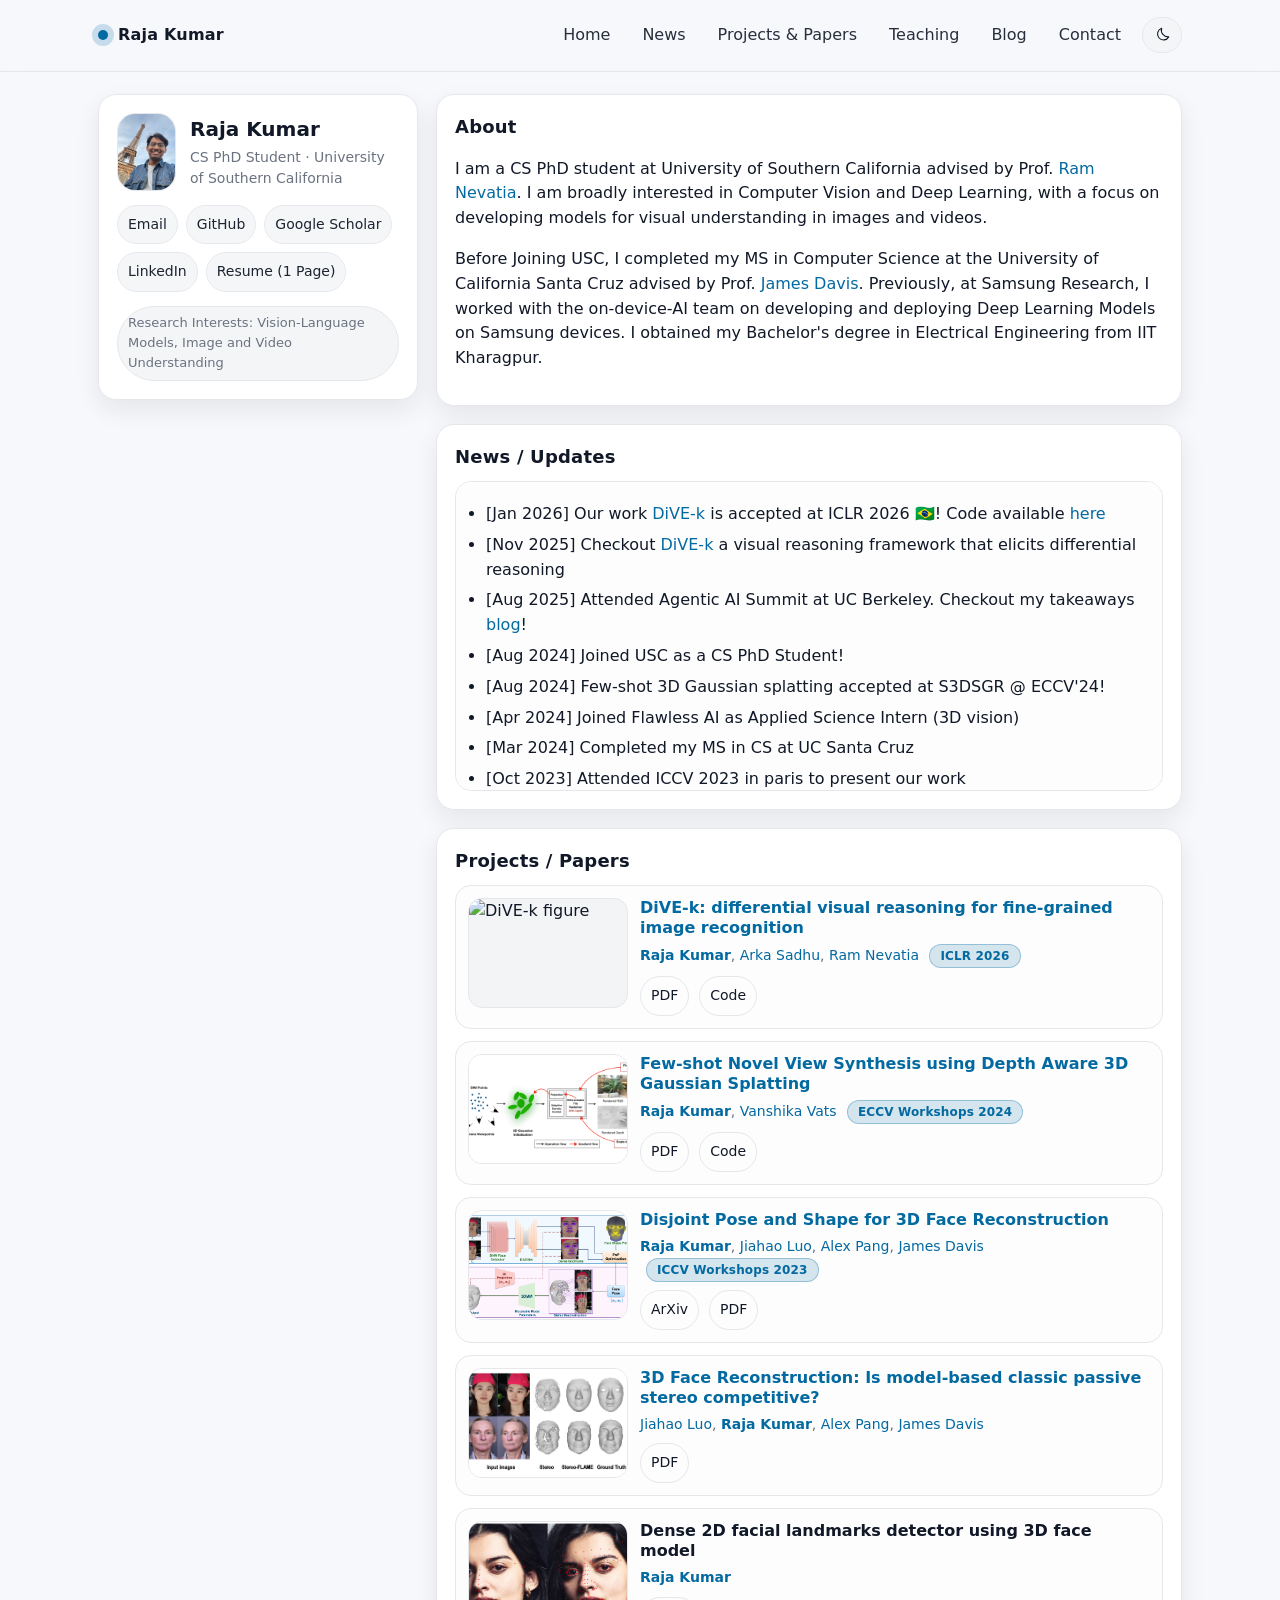
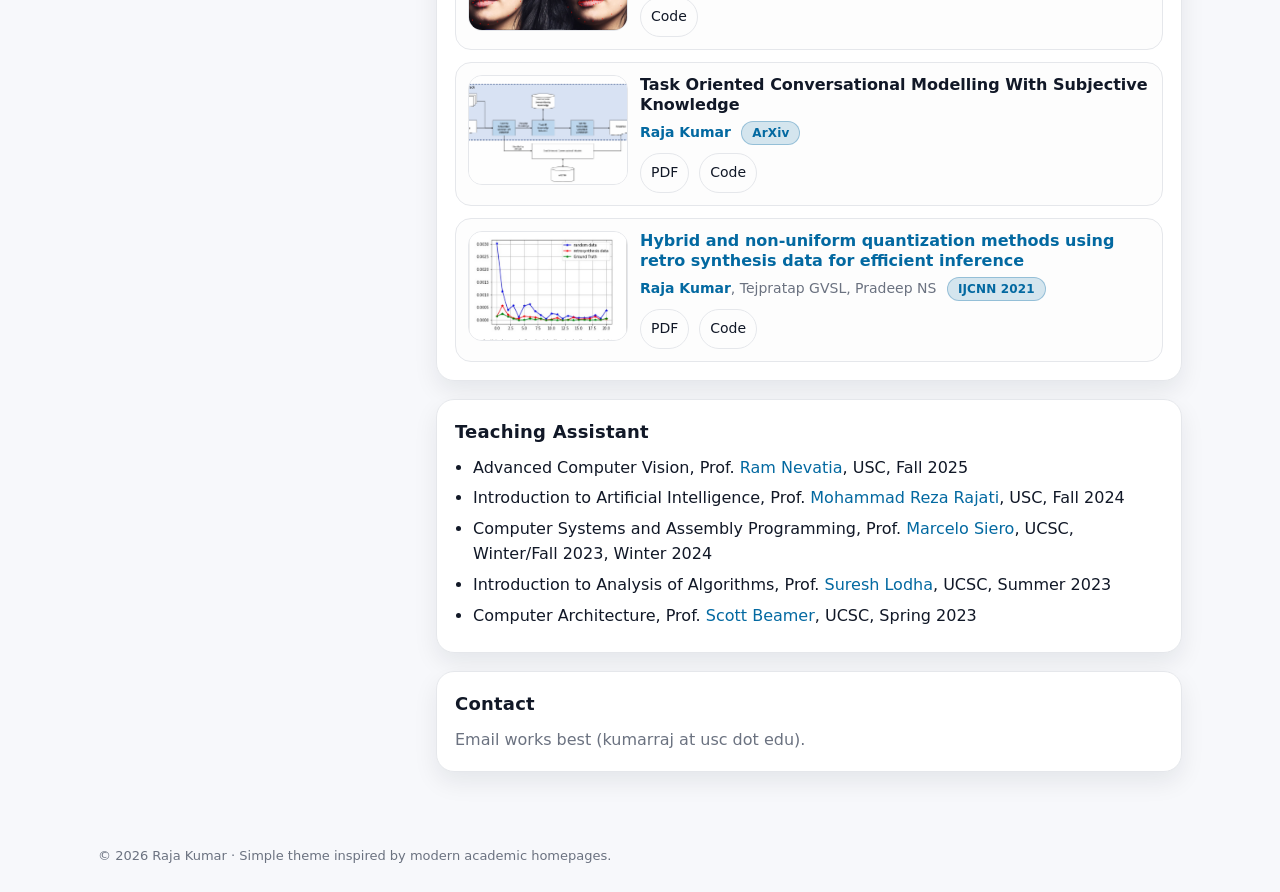
==== index.html @ c04e5053 "ICLR update" ====
<!-- Save as: index.html -->
<!doctype html>
<html lang="en">
<head>
  <meta charset="utf-8" />
  <meta name="viewport" content="width=device-width,initial-scale=1" />
  <title>Raja Kumar</title>
  <meta name="description" content="Raja Kumar — Computer Vision & Deep Learning" />
  <style>
    :root{
      --bg:#f7f8fb; --panel:#ffffff; --text:#111827; --muted:#6b7280;
      --line:#e5e7eb; --link:#0369a1; --chip:#f3f4f6;
      --shadow:0 10px 25px rgba(17,24,39,.08);
      --radius: 18px; --max: 1120px;
    }
    :root[data-theme="dark"]{
      --bg:#0b0d10; --panel:#0f1217; --text:#e9eef5; --muted:#aab6c5;
      --line:#1f2631; --link:#7dd3fc; --chip:#141a22;
      --shadow: 0 8px 28px rgba(0,0,0,.35);
    }
    *{box-sizing:border-box}
    html{scroll-behavior:smooth}
    body{margin:0;font:16px/1.55 ui-sans-serif,system-ui,-apple-system,Segoe UI,Roboto,Helvetica,Arial,"Apple Color Emoji","Segoe UI Emoji";background:var(--bg);color:var(--text)}
    a{color:var(--link);text-decoration:none}
    a:hover{text-decoration:underline}

    /* News: single list that scrolls only after > 10 items */
.news-list{
  margin-top: 10px;
  border: 1px solid var(--line);
  border-radius: 16px;
  background: color-mix(in oklab, var(--panel) 80%, var(--chip));
  padding: 10px 12px;
}

/* Applied only when JS detects > 10 items */
.news-list.is-scroll{
  overflow: auto;
}


    .topbar{position:sticky;top:0;z-index:50;backdrop-filter:blur(10px);background:color-mix(in oklab, var(--bg) 78%, transparent);border-bottom:1px solid var(--line)}
    .topbar-inner{max-width:var(--max);margin:0 auto;padding:14px 18px;display:flex;align-items:center;gap:14px}
    .top-actions{display:flex;align-items:center;gap:10px;margin-left:auto}
    .brand{display:flex;align-items:center;gap:10px;font-weight:700;letter-spacing:.2px;white-space:nowrap}
    .dot{width:10px;height:10px;border-radius:999px;background:var(--link);box-shadow:0 0 0 6px color-mix(in oklab, var(--link) 20%, transparent)}
    nav{display:flex;flex-wrap:wrap;gap:10px;justify-content:flex-end}
    nav a{padding:8px 10px;border-radius:999px;background:transparent;border:1px solid transparent;color:var(--text);opacity:.9}
    nav a:hover{text-decoration:none;border-color:var(--line);background:color-mix(in oklab, var(--chip) 70%, transparent)}
    .theme-toggle{padding:8px 10px;border-radius:999px;border:1px solid var(--line);background:color-mix(in oklab, var(--chip) 70%, transparent);color:var(--text);cursor:pointer;font-size:14px;display:inline-flex;align-items:center;justify-content:center;line-height:1}
    .theme-toggle svg{width:18px;height:18px;display:block}
    .theme-toggle:hover{background:color-mix(in oklab, var(--chip) 50%, transparent)}

    .wrap{max-width:var(--max);margin:0 auto;padding:22px 18px 56px;display:grid;grid-template-columns:320px 1fr;gap:18px}
    @media (max-width:920px){.wrap{grid-template-columns:1fr}}

    .card{background:var(--panel);border:1px solid var(--line);border-radius:var(--radius);box-shadow:var(--shadow)}
    .sidebar{position:sticky;top:78px;align-self:start;padding:18px}
    @media (max-width:920px){.sidebar{position:relative;top:auto}}

    .profile{display:flex;gap:14px;align-items:center}
    .avatar{width:78px;height:78px;border-radius:18px;border:1px solid var(--line);object-fit:cover;background:var(--chip)}
    .name{font-size:20px;font-weight:800;margin:0}
    .role{margin:2px 0 0;color:var(--muted);font-size:14px}

    .quicklinks{margin-top:14px;display:flex;flex-wrap:wrap;gap:8px}
    .chip{display:inline-flex;align-items:center;gap:8px;padding:8px 10px;border-radius:999px;border:1px solid var(--line);background:color-mix(in oklab, var(--chip) 85%, transparent);color:var(--text);font-size:14px;opacity:.95}
    .chip:hover{text-decoration:none;opacity:1}

    .section{padding:18px;margin-bottom:18px}
    .section h2{margin:0 0 10px;font-size:18px;letter-spacing:.2px}
    .muted{color:var(--muted)}
    .list{margin:10px 0 0;padding-left:18px}
    .list li{margin:6px 0}

    /* NEW: scrollable news list */
    .news-box{
      margin-top:10px;
      border:1px solid var(--line);
      border-radius:16px;
      background: color-mix(in oklab, var(--panel) 80%, var(--chip));
      padding:10px 12px;
    }
    .news-scroll{
      max-height: 240px;           /* adjust height as you like */
      overflow:auto;
      padding-right: 8px;          /* room for scrollbar */
    }
    .divider{
      height:1px;
      background:var(--line);
      margin:10px 0;
    }
    .subhead{
      margin:0 0 8px;
      font-size:13px;
      color:var(--muted);
      letter-spacing:.2px;
      text-transform:uppercase;
    }

    .grid{display:grid;grid-template-columns:1fr;gap:12px;margin-top:10px}
    .pub{display:grid;grid-template-columns:160px 1fr;gap:12px;padding:12px;border:1px solid var(--line);border-radius:16px;background:color-mix(in oklab, var(--panel) 80%, var(--chip))}
    @media (max-width:620px){.pub{grid-template-columns:1fr}}
    .thumb{width:100%;height:110px;border-radius:14px;border:1px solid var(--line);object-fit:cover;background:var(--chip)}
    .pub h3{margin:0 0 6px;font-size:16px;line-height:1.25}
    .meta{margin:0;color:var(--muted);font-size:14px}
    .actions{margin-top:8px;display:flex;flex-wrap:wrap;gap:10px}
    .btn{display:inline-flex;align-items:center;justify-content:center;padding:8px 10px;border-radius:999px;border:1px solid var(--line);background:transparent;color:var(--text);font-size:14px}
    .btn:hover{text-decoration:none;background:color-mix(in oklab, var(--chip) 70%, transparent)}

    footer{max-width:var(--max);margin:0 auto;padding:0 18px 26px;color:var(--muted);font-size:13px}
    .kicker{display:inline-flex;gap:8px;align-items:center;padding:6px 10px;border-radius:999px;border:1px solid var(--line);background:color-mix(in oklab, var(--chip) 85%, transparent);color:var(--muted);font-size:13px}
    .conf {
    display: inline-block;
    margin-left: 6px;
    padding: 3px 8px;
    border-radius: 999px;
    font-size: 12px;
    font-weight: 600;
    letter-spacing: 0.2px;
    background: color-mix(in oklab, var(--link) 18%, transparent);
    color: var(--link);
    border: 1px solid color-mix(in oklab, var(--link) 35%, transparent);
    vertical-align: middle;
  }
  .conf-tag{
    display:inline-flex;
    align-items:center;
    gap:6px;
    padding:4px 10px;
    border-radius:999px;
    background:color-mix(in oklab, var(--link) 16%, transparent);
    color:var(--link);
    border:1px solid color-mix(in oklab, var(--link) 30%, transparent);
    font-size:12px;
    font-weight:600;
    letter-spacing:.15px;
    line-height:1.2;
  }
  .meta .conf-tag{margin-left:6px}
  .me{font-weight:800;color:var(--link)}

  </style>
</head>

<body>
  <header class="topbar">
    <div class="topbar-inner">
      <div class="brand">
        <span class="dot" aria-hidden="true"></span>
        <span>Raja Kumar</span>
      </div>

      <div class="top-actions">
        <!-- Top nav: no search, no Publication List; NEW: Blog link opens new page -->
        <nav aria-label="Primary">
          <a href="#about">Home</a>
          <a href="#news">News</a>
          <a href="#projects">Projects & Papers</a>
          <a href="#teaching">Teaching</a>
          <a href="blog.html" target="_blank" rel="noreferrer">Blog</a>
          <a href="#contact">Contact</a>
        </nav>
        <button class="theme-toggle" id="theme-toggle" type="button" aria-pressed="false" aria-label="Switch to dark mode">
          <svg xmlns="http://www.w3.org/2000/svg" viewBox="0 0 24 24" fill="none" stroke="currentColor" stroke-width="1.5" stroke-linecap="round" stroke-linejoin="round" aria-hidden="true">
            <path d="M21 14.5A9 9 0 0 1 11.5 3 8 8 0 1 0 21 14.5Z"/>
          </svg>
        </button>
      </div>
    </div>
  </header>

  <main class="wrap">
    <!-- Sidebar -->
    <aside class="card sidebar" aria-label="Profile">
      <div class="profile">
        <img class="avatar" src="https://raja-kumar.github.io/images/raja_paris.jpg" alt="Profile photo" />
        <div>
          <p class="name">Raja Kumar</p>
          <p class="role">CS PhD Student · University of Southern California</p>
        </div>
      </div>

      <div class="quicklinks" aria-label="Links">
        <a class="chip" href="mailto:rajasanwir.iitkgp@gmail.com">Email</a>
        <a class="chip" href="https://github.com/raja-kumar" target="_blank" rel="noreferrer">GitHub</a>
        <a class="chip" href="https://scholar.google.com/citations?user=wlU2x_kAAAAJ&hl=en" target="_blank" rel="noreferrer">Google Scholar</a>
        <a class="chip" href="https://www.linkedin.com/in/raja-kumar-58971010a/" target="_blank" rel="noreferrer">LinkedIn</a>
        <a class="chip" href="https://github.com/raja-kumar/raja-kumar.github.io/tree/master/images/resume.pdf" target="_blank" rel="noreferrer">Resume (1 Page)</a>
      </div>

      <div style="margin-top:14px">
        <span class="kicker">Research Interests: Vision-Language Models, Image and Video Understanding</span>
      </div>
    </aside>

    <!-- Content -->
    <section>
      <div id="about" class="card section">
        <h2>About</h2>
        <p>
          I am a CS PhD student at University of Southern California advised by Prof.
          <a href="https://sites.usc.edu/iris-cvlab/professor-ram-nevatia/" target="_blank" rel="noreferrer">Ram Nevatia</a>.
          I am broadly interested in Computer Vision and Deep Learning, with a focus on developing models for visual
          understanding in images and videos.
        </p>
        <p>
          Before Joining USC, I completed my MS in Computer Science at the University of California Santa Cruz advised by
          Prof. <a href="https://users.soe.ucsc.edu/~davis/" target="_blank" rel="noreferrer">James Davis</a>. Previously,
          at Samsung Research, I worked with the on-device-AI team on developing and deploying Deep Learning Models on
          Samsung devices. I obtained my Bachelor's degree in Electrical Engineering from IIT Kharagpur.
        </p>
      </div>

      <!-- UPDATED: News shows 10 most recent at top; older items are scrollable -->
      <div id="news" class="card section">
        <h2>News / Updates</h2>
      
        <!-- One list: becomes scrollable only if it has > 10 items -->
        <div class="news-list" id="news-wrap">
          <ul class="list" id="news-list">
            <li> [Jan 2026] Our work <a href="https://arxiv.org/abs/2511.18305v1" target="_blank" rel="noreferrer">
              DiVE-k </a> is accepted at ICLR 2026 🇧🇷! Code available <a href="https://github.com/raja-kumar/DiVE-k" target="_blank" rel="noreferrer">
              here </a> </li>
            <li>[Nov 2025] Checkout <a href="https://arxiv.org/abs/2511.18305v1" target="_blank" rel="noreferrer">
              DiVE-k </a> a visual reasoning framework that elicits differential reasoning</li>
            <li>[Aug 2025] Attended Agentic AI Summit at UC Berkeley. Checkout my takeaways <a href="posts/Berkley_AI_summit.html" target="_blank" rel="noreferrer">blog</a>!</li>
            <li>[Aug 2024] Joined USC as a CS PhD Student!</li>
            <li>[Aug 2024] Few-shot 3D Gaussian splatting accepted at S3DSGR @ ECCV'24!</li>
            <li>[Apr 2024] Joined Flawless AI as Applied Science Intern (3D vision)</li>
            <li>[Mar 2024] Completed my MS in CS at UC Santa Cruz</li>
            <li>[Oct 2023] Attended ICCV 2023 in paris to present our work</li>
            <li>[Aug 2023] Paper on 3D face reconstruction accepted at ICCV Workshops 2023</li>
            <li>[Sep 2022] Joined UCSC as CSE Master's student (Fall 2022)</li>
            <li>[Mar 2022] Joined Silverlabs recommendation team as an ML Engineer</li>
            <li>[Apr 2021] Paper on quantization accepted by IJCNN 2021</li>
            <li>[Jun 2019] Joined Samsung Research on-device-AI team as an ML Engineer</li>
            <!-- add more <li>...</li> items; scrolling will automatically kick in after 10 -->
          </ul>
        </div>
      </div>
      

      <div id="projects" class="card section">
        <h2>Projects / Papers</h2>
      
        <div class="grid">
          <article class="pub">
            <img class="thumb" src="https://raja-kumar.github.io/images/figure1.jpg" alt="DiVE-k figure" />
            <div>
              <h3>
                <a href="https://arxiv.org/abs/2511.18305v1" target="_blank" rel="noreferrer">
                  DiVE-k: differential visual reasoning for fine-grained image recognition
                </a>
              </h3>
              <p class="meta">
                <span class="me">Raja Kumar</span>, <a href="https://theshadow29.github.io/" target="_blank" rel="noreferrer">Arka Sadhu</a>, <a href="https://scholar.google.com/citations?user=wlU2x_kAAAAJ&hl=en target="_blank" rel="noreferrer">Ram Nevatia</a> <span class="conf-tag">ICLR 2026</span>
              </p>
              <div class="actions">
                <a class="btn" href="https://arxiv.org/abs/2511.18305v1" target="_blank" rel="noreferrer">PDF</a>
                <a class="btn" href="https://github.com/raja-kumar/DiVE-k" target="_blank" rel="noreferrer">Code</a>
              </div>
            </div>
          </article>

          <article class="pub">
            <img class="thumb" src="https://raja-kumar.github.io/images/eccvw.png" alt="Project figure: ECCV workshops 2024" />
            <div>
              <h3>
                <a href="https://arxiv.org/abs/2410.11080" target="_blank" rel="noreferrer">
                  Few-shot Novel View Synthesis using Depth Aware 3D Gaussian Splatting
                </a>
              </h3>
              <p class="meta">
                <span class="me">Raja Kumar</span>, <a href="https://www.vanshikavats.com" target="_blank" rel="noreferrer">Vanshika Vats</a> <span class="conf-tag">ECCV Workshops 2024</span>
              </p>
              <div class="actions">
                <a class="btn" href="https://arxiv.org/pdf/2410.11080.pdf" target="_blank" rel="noreferrer">PDF</a>
                <a class="btn" href="https://github.com/raja-kumar/depth-aware-3DGS" target="_blank" rel="noreferrer">Code</a>
              </div>
            </div>
          </article>
      
          <article class="pub">
            <img class="thumb" src="https://raja-kumar.github.io/images/iccvw_2023.png" alt="Project figure: ICCV workshops 2023" />
            <div>
              <h3>
                <a href="https://arxiv.org/abs/2308.13903" target="_blank" rel="noreferrer">
                  Disjoint Pose and Shape for 3D Face Reconstruction
                </a>
              </h3>
              <p class="meta">
                <span class="me">Raja Kumar</span>,
                <a href="https://scholar.google.com/citations?user=2x71Xmh1U3gC&hl=en" target="_blank" rel="noreferrer">Jiahao Luo</a>,
                <a href="https://users.soe.ucsc.edu/~pang/" target="_blank" rel="noreferrer">Alex Pang</a>,
                <a href="https://users.soe.ucsc.edu/~davis/" target="_blank" rel="noreferrer">James Davis</a>
                <span class="conf-tag">ICCV Workshops 2023</span>
              </p>
              <div class="actions">
                <a class="btn" href="https://arxiv.org/abs/2308.13903" target="_blank" rel="noreferrer">ArXiv</a>
                <a class="btn" href="https://arxiv.org/pdf/2308.13903.pdf" target="_blank" rel="noreferrer">PDF</a>
              </div>
            </div>
          </article>
      
          <article class="pub">
            <img class="thumb" src="https://raja-kumar.github.io/images/stereo_flame.png" alt="Project figure: Stereo-FLAME" />
            <div>
              <h3>
                <a href="https://drive.google.com/file/d/1DF9T32-R7-FulXuatLGV779MV-s7lR75/view" target="_blank" rel="noreferrer">
                  3D Face Reconstruction: Is model-based classic passive stereo competitive?
                </a>
              </h3>
              <p class="meta">
                <a href="https://scholar.google.com/citations?user=2x71Xmh1U3gC&hl=en" target="_blank" rel="noreferrer">Jiahao Luo</a>,
                <span class="me">Raja Kumar</span>,
                <a href="https://users.soe.ucsc.edu/~pang/" target="_blank" rel="noreferrer">Alex Pang</a>,
                <a href="https://users.soe.ucsc.edu/~davis/" target="_blank" rel="noreferrer">James Davis</a>
              </p>
              <div class="actions">
                <a class="btn" href="https://drive.google.com/file/d/1DF9T32-R7-FulXuatLGV779MV-s7lR75/view" target="_blank" rel="noreferrer">PDF</a>
              </div>
            </div>
          </article>
      
          <article class="pub">
            <img class="thumb" src="https://raja-kumar.github.io/images/dense_2d.png" alt="Project figure: Dense 2D facial landmarks" />
            <div>
              <h3>Dense 2D facial landmarks detector using 3D face model</h3>
              <p class="meta"><span class="me">Raja Kumar</span></p>
              <div class="actions">
                <a class="btn" href="https://github.com/raja-kumar/dense-face-alignment" target="_blank" rel="noreferrer">Code</a>
              </div>
            </div>
          </article>
      
          <article class="pub">
            <img class="thumb" src="https://raja-kumar.github.io/images/pipeline.png" alt="Project figure: Conversational modeling pipeline" />
            <div>
              <h3>Task Oriented Conversational Modelling With Subjective Knowledge</h3>
              <p class="meta"><span class="me">Raja Kumar</span> <span class="conf-tag">ArXiv</span></p>
              <div class="actions">
                <a class="btn" href="https://arxiv.org/pdf/2303.17695.pdf" target="_blank" rel="noreferrer">PDF</a>
                <a class="btn" href="https://github.com/raja-kumar/knowledge-grounded-TODS" target="_blank" rel="noreferrer">Code</a>
              </div>
            </div>
          </article>
      
          <article class="pub">
            <img class="thumb" src="https://raja-kumar.github.io/images/ijcnn_image.png" alt="Project figure: Quantization sensitivity plot" />
            <div>
              <h3>
                <a href="https://raja-kumar.github.io/data/Publication_IJCNN2021.pdf" target="_blank" rel="noreferrer">
                  Hybrid and non-uniform quantization methods using retro synthesis data for efficient inference
                </a>
              </h3>
              <p class="meta"><span class="me">Raja Kumar</span>, Tejpratap GVSL, Pradeep NS <span class="conf-tag">IJCNN 2021</span></p>
              <div class="actions">
                <a class="btn" href="https://raja-kumar.github.io/data/Publication_IJCNN2021.pdf" target="_blank" rel="noreferrer">PDF</a>
                <a class="btn" href="https://github.com/raja-kumar/Hybrid_and_Non-uniform_quantization" target="_blank" rel="noreferrer">Code</a>
              </div>
            </div>
          </article>
      
          <!-- Optional:
          <article class="pub">
            <img class="thumb" src="https://raja-kumar.github.io/images/btp.png" alt="Project figure: Steel surface defects" />
            <div>
              <h3>Project: Automatic Classification and Localisation of Defects in Hot-Rolled Steel Surfaces</h3>
              <p class="meta">Raja Kumar</p>
            </div>
          </article>
          -->
        </div>
      </div>
      

      <div id="teaching" class="card section">
        <h2>Teaching Assistant</h2>
        <ul class="list">
          <li> Advanced Computer Vision, Prof. <a href="https://scholar.google.com/citations?user=wlU2x_kAAAAJ&hl=en" target="_blank" rel="noreferrer">Ram Nevatia</a>, USC, Fall 2025</li>
          <li>Introduction to Artificial Intelligence, Prof. <a href="https://viterbi.usc.edu/directory/faculty/Rajati/Mohammad-Reza" target="_blank" rel="noreferrer">Mohammad Reza Rajati</a>, USC, Fall 2024</li>
          <li>Computer Systems and Assembly Programming, Prof. <a href="https://californiaconsultants.org/" target="_blank" rel="noreferrer">Marcelo Siero</a>, UCSC, Winter/Fall 2023, Winter 2024</li>
          <li>Introduction to Analysis of Algorithms, Prof. <a href="https://users.soe.ucsc.edu/~lodha/" target="_blank" rel="noreferrer">Suresh Lodha</a>, UCSC, Summer 2023</li>
          <li>Computer Architecture, Prof. <a href="https://scottbeamer.net/" target="_blank" rel="noreferrer">Scott Beamer</a>, UCSC, Spring 2023</li>
        </ul>
      </div>

      <div id="contact" class="card section">
        <h2>Contact</h2>
        <p class="muted" style="margin:0">
          Email works best (kumarraj at usc dot edu).
        </p>
      </div>
    </section>
  </main>

  <footer>
    <div>© <span id="y"></span> Raja Kumar · Simple theme inspired by modern academic homepages.</div>
  </footer>

  <script>
    (function () {
      const root = document.documentElement;
      const btn = document.getElementById("theme-toggle");
      const saved = localStorage.getItem("theme");
      const defaultTheme = "light";

      const applyTheme = (theme) => {
        root.dataset.theme = theme;
        if (btn) {
          const isDark = theme === "dark";
          btn.setAttribute("aria-pressed", String(isDark));
          btn.setAttribute("aria-label", isDark ? "Switch to light mode" : "Switch to dark mode");
        }
      };

      applyTheme(saved === "dark" ? "dark" : defaultTheme);

      if (btn) {
        btn.addEventListener("click", () => {
          const next = root.dataset.theme === "dark" ? "light" : "dark";
          applyTheme(next);
          localStorage.setItem("theme", next);
        });
      }
    })();
  </script>
  <script>
    document.getElementById("y").textContent = new Date().getFullYear();
  </script>
  <script>
    (function () {
      const list = document.getElementById("news-list");
      const wrap = document.getElementById("news-wrap");
      if (!list || !wrap) return;
  
      const items = list.querySelectorAll("li");
      if (items.length <= 10) return;
  
      // compute max height = height of first 10 items (so it scrolls beyond that)
      let h = 0;
      for (let i = 0; i < 10; i++) h += items[i].offsetHeight;
  
      // include the UL's vertical padding/margins if any
      const cs = getComputedStyle(list);
      const extra = parseFloat(cs.paddingTop) + parseFloat(cs.paddingBottom)
                  + parseFloat(cs.marginTop) + parseFloat(cs.marginBottom);
  
      wrap.style.maxHeight = (h + extra) + "px";
      wrap.classList.add("is-scroll");
    })();
  </script>
  
</body>
</html>
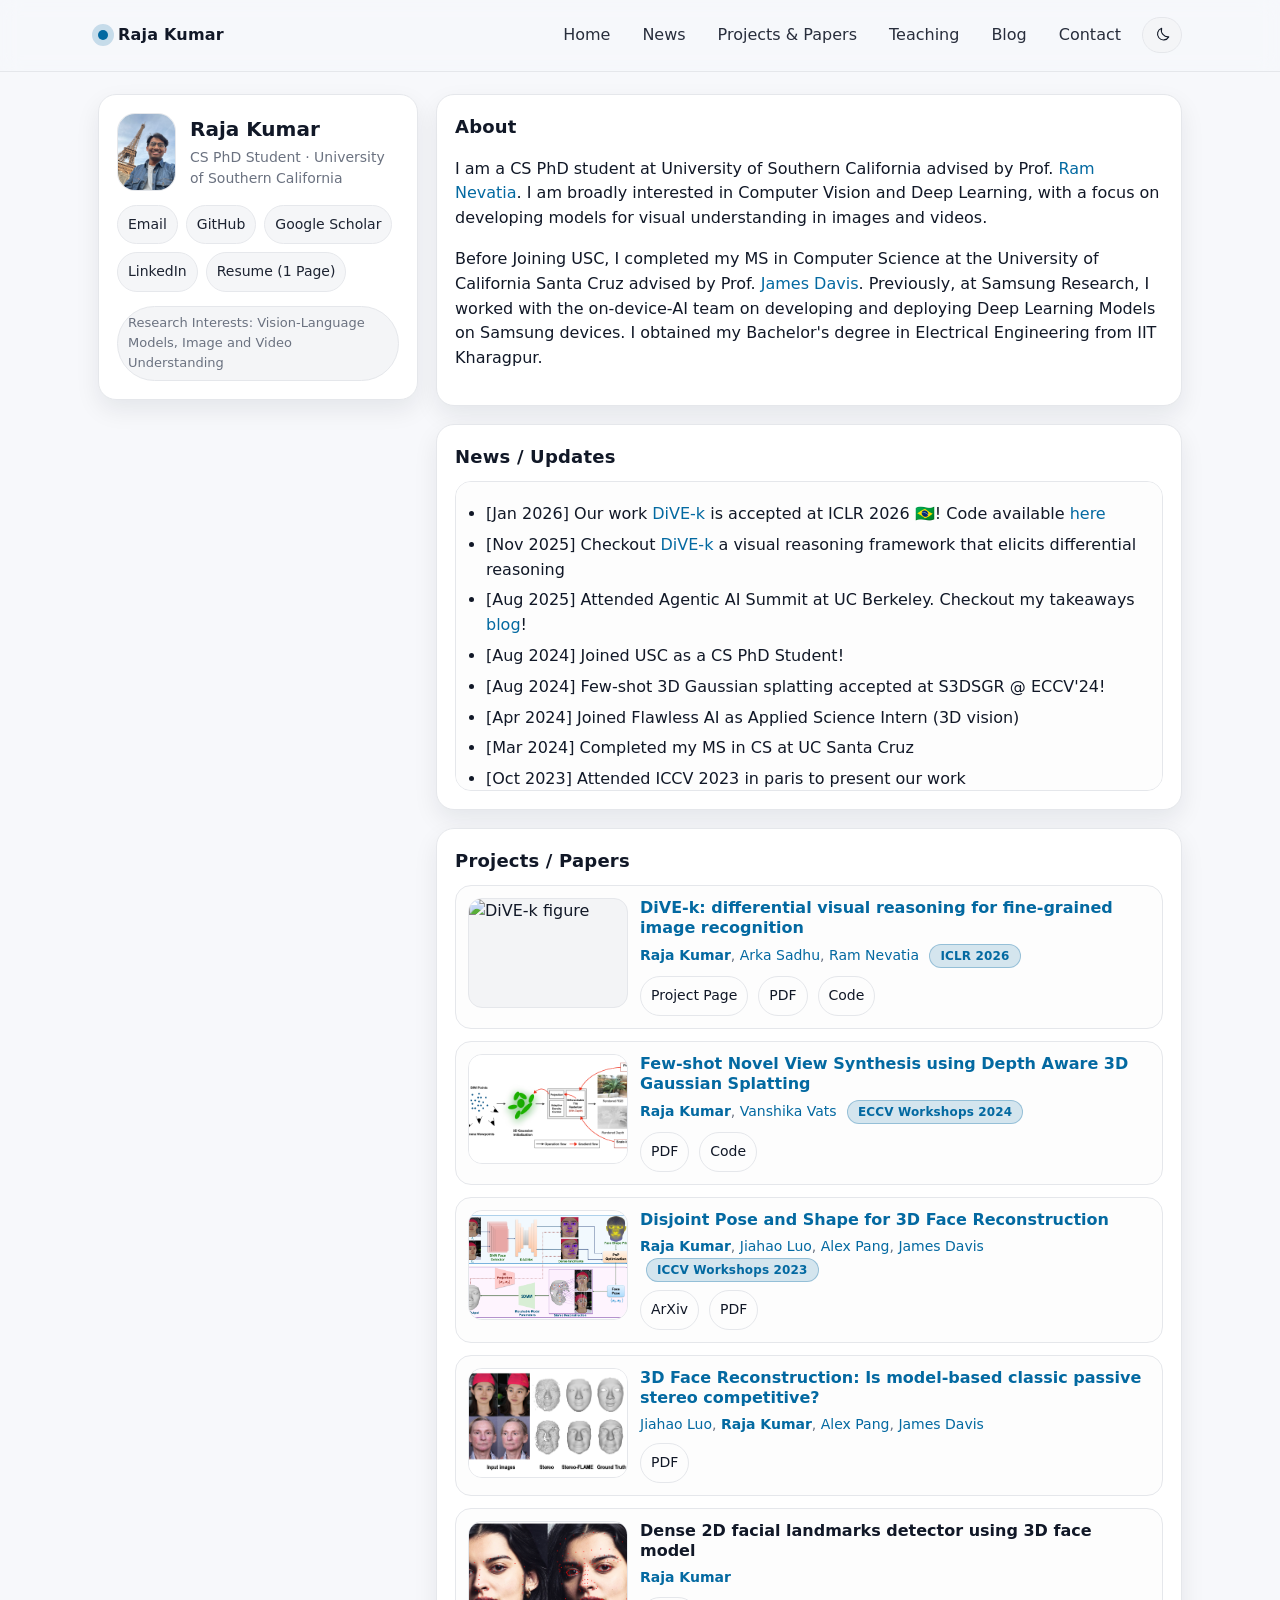
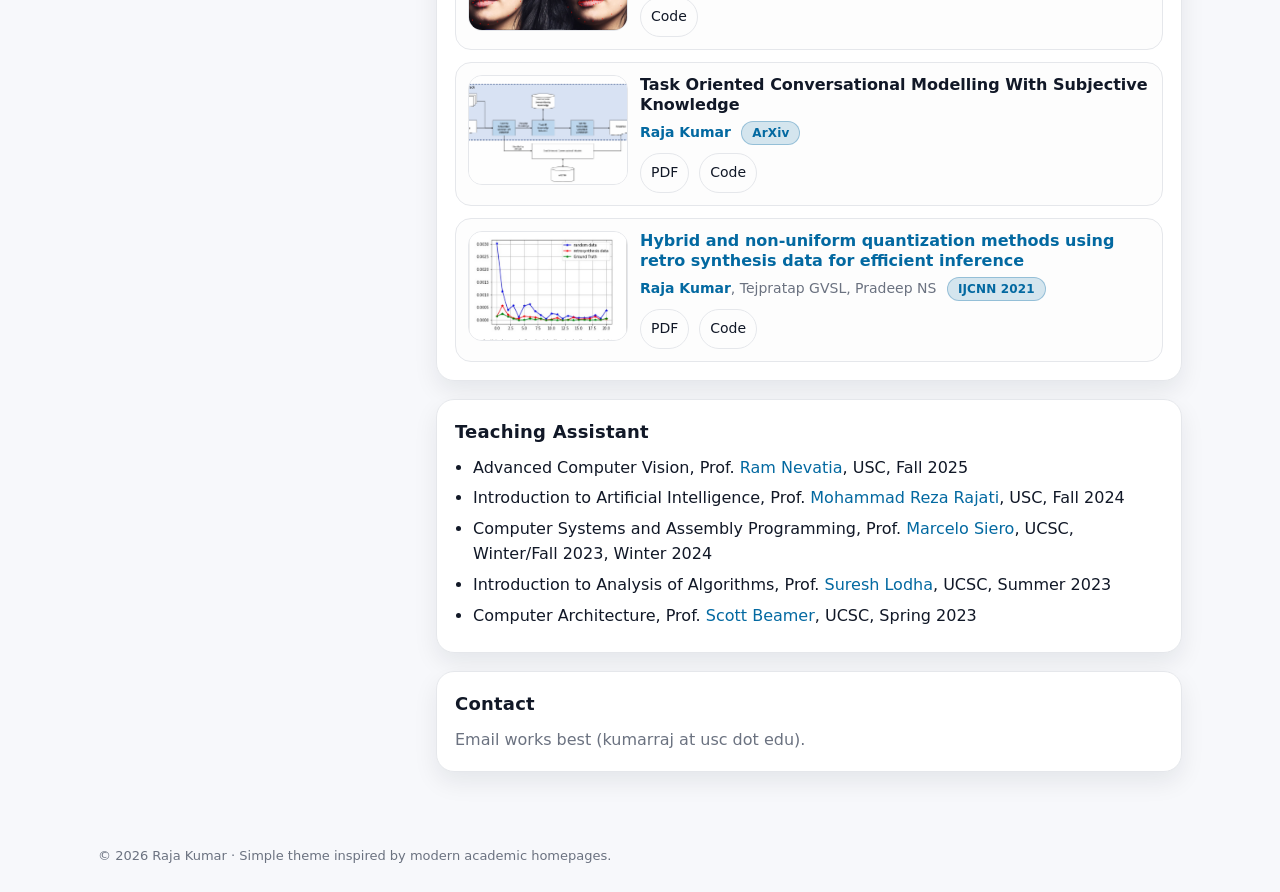
==== commit 1f3d6943: "add dive-k project page" ====
--- a/index.html
+++ b/index.html
@@ -250,7 +250,7 @@
             <img class="thumb" src="https://raja-kumar.github.io/images/figure1.jpg" alt="DiVE-k figure" />
             <div>
               <h3>
-                <a href="https://arxiv.org/abs/2511.18305v1" target="_blank" rel="noreferrer">
+                <a href="https://arxiv.org/abs/2511.18305" target="_blank" rel="noreferrer">
                   DiVE-k: differential visual reasoning for fine-grained image recognition
                 </a>
               </h3>
@@ -258,6 +258,7 @@
                 <span class="me">Raja Kumar</span>, <a href="https://theshadow29.github.io/" target="_blank" rel="noreferrer">Arka Sadhu</a>, <a href="https://scholar.google.com/citations?user=wlU2x_kAAAAJ&hl=en target="_blank" rel="noreferrer">Ram Nevatia</a> <span class="conf-tag">ICLR 2026</span>
               </p>
               <div class="actions">
+                <a class="btn" href="./projects/dive-k.html" target="_blank" rel="noreferrer">Project Page</a>
                 <a class="btn" href="https://arxiv.org/abs/2511.18305v1" target="_blank" rel="noreferrer">PDF</a>
                 <a class="btn" href="https://github.com/raja-kumar/DiVE-k" target="_blank" rel="noreferrer">Code</a>
               </div>
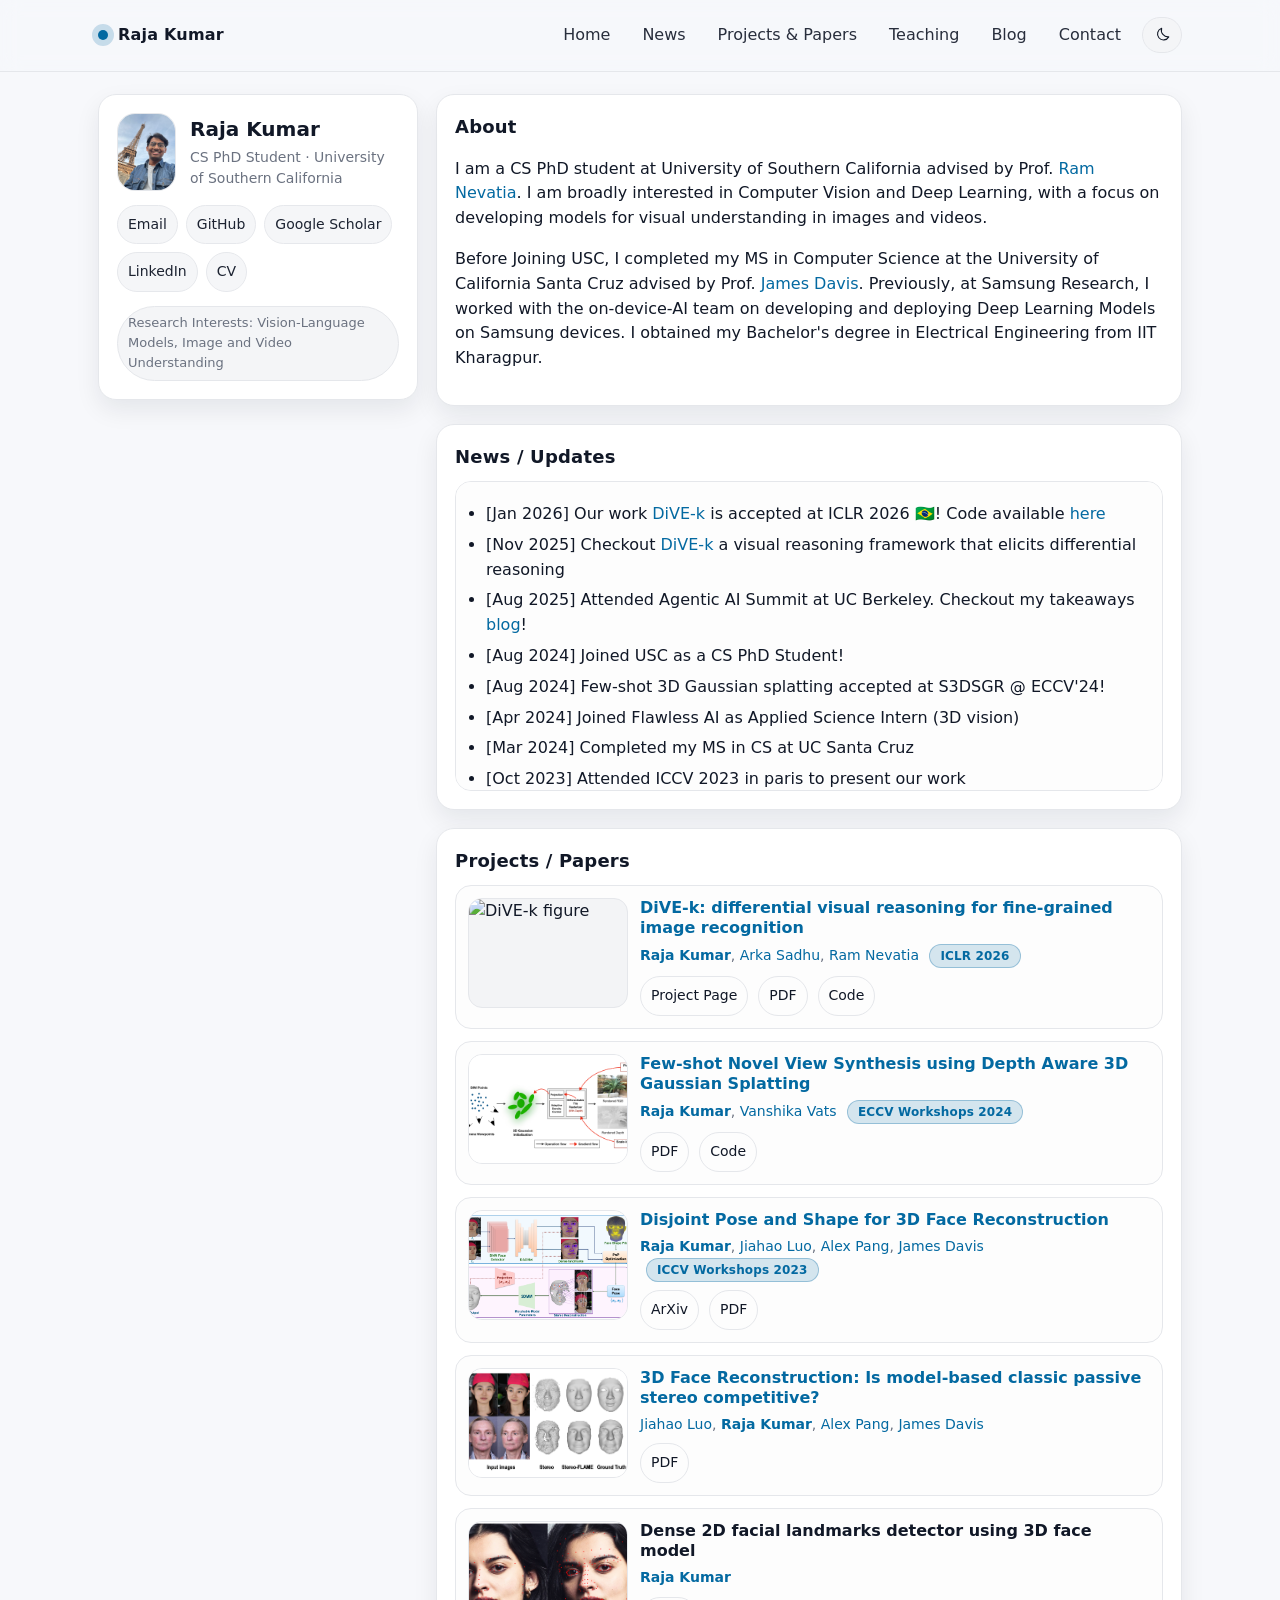
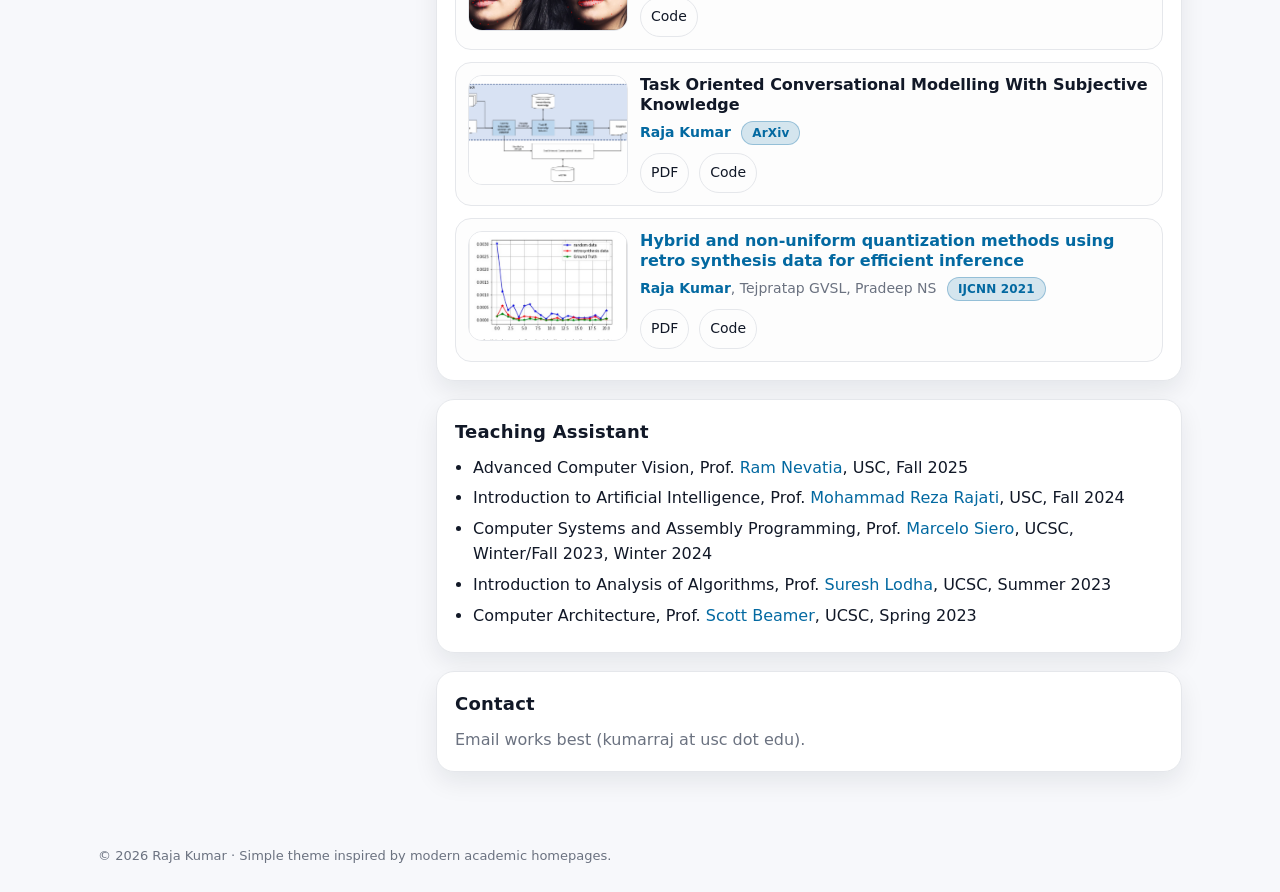
==== commit 7c34728f: "Update CV link" ====
--- a/index.html
+++ b/index.html
@@ -187,7 +187,7 @@
         <a class="chip" href="https://github.com/raja-kumar" target="_blank" rel="noreferrer">GitHub</a>
         <a class="chip" href="https://scholar.google.com/citations?user=wlU2x_kAAAAJ&hl=en" target="_blank" rel="noreferrer">Google Scholar</a>
         <a class="chip" href="https://www.linkedin.com/in/raja-kumar-58971010a/" target="_blank" rel="noreferrer">LinkedIn</a>
-        <a class="chip" href="https://github.com/raja-kumar/raja-kumar.github.io/tree/master/images/resume.pdf" target="_blank" rel="noreferrer">Resume (1 Page)</a>
+        <a class="chip" href="https://github.com/raja-kumar/raja-kumar.github.io/tree/master/images/CV_Raja.pdf" target="_blank" rel="noreferrer">CV</a>
       </div>
 
       <div style="margin-top:14px">
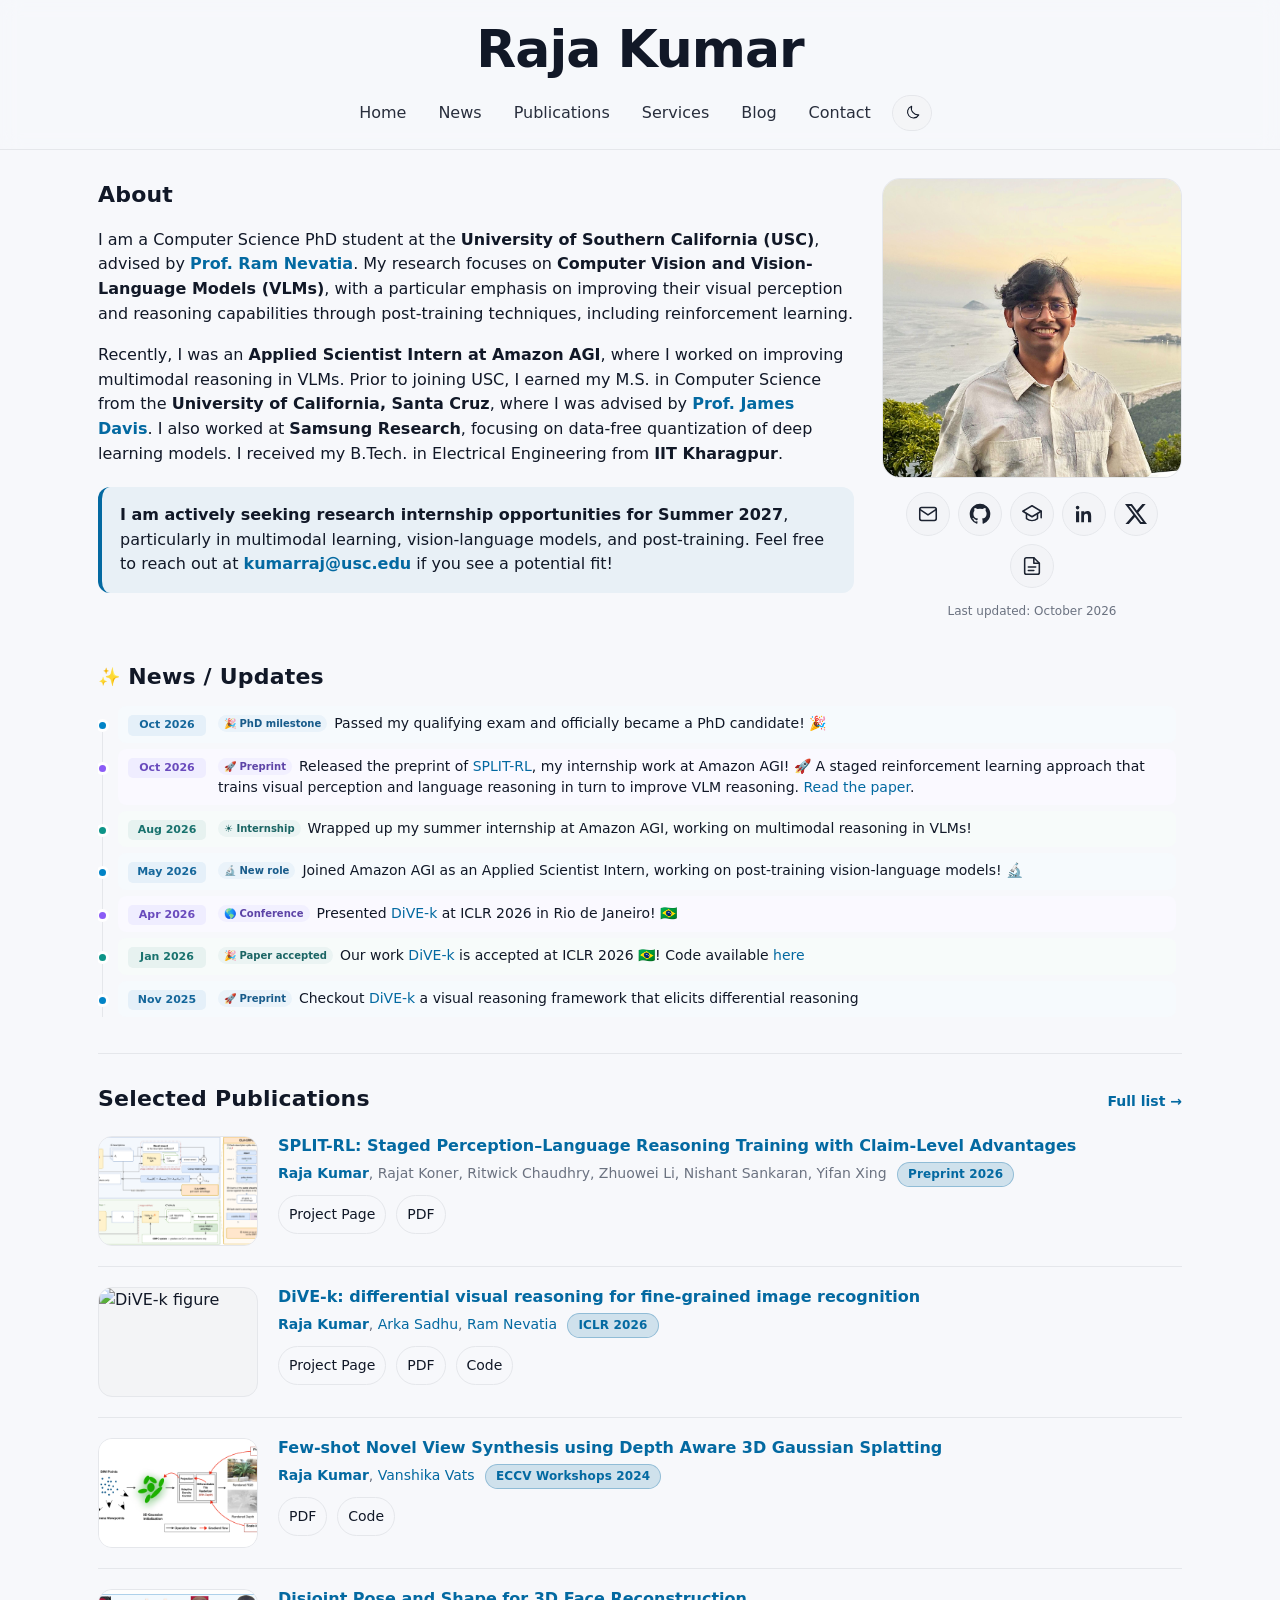
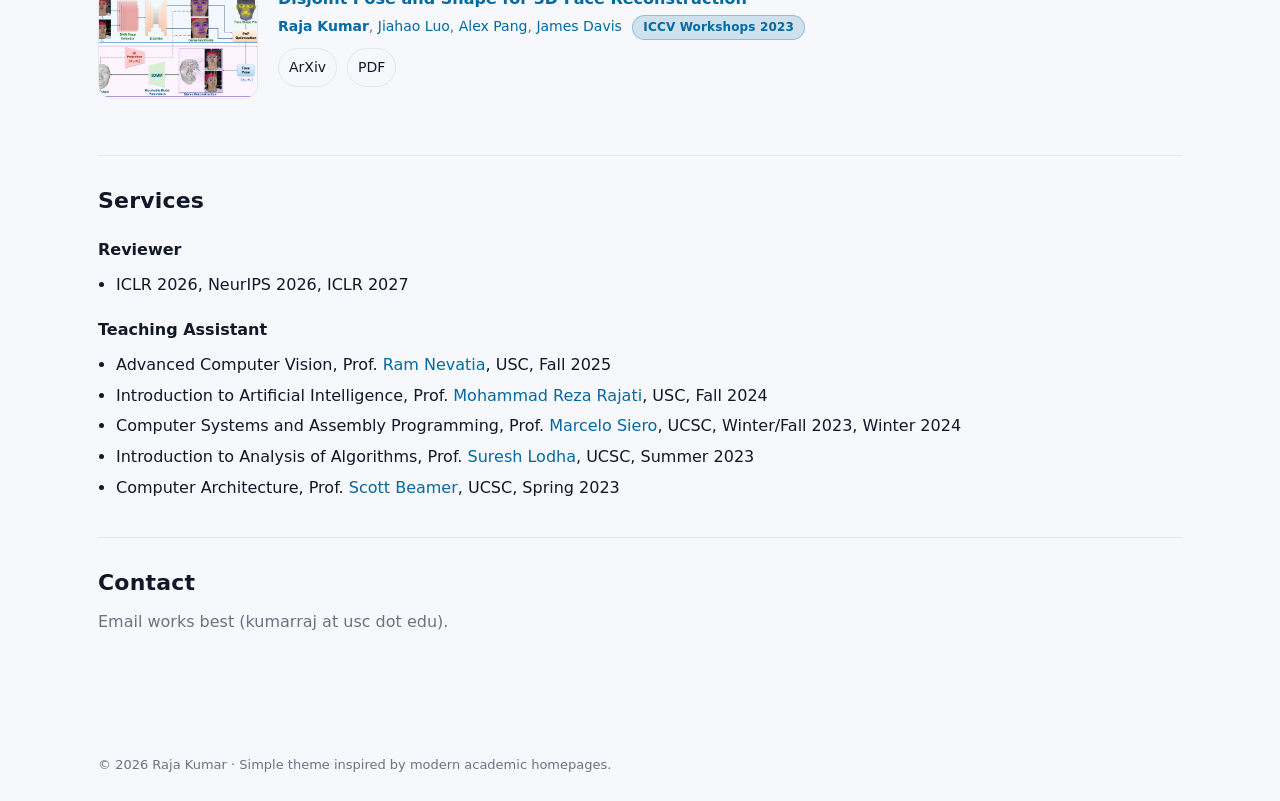
==== commit 151378a1: "october 2026 update" ====
--- a/index.html
+++ b/index.html
@@ -1,164 +1,26 @@
 <!-- Save as: index.html -->
 <!doctype html>
-<html lang="en">
+<html lang="en" data-theme="light">
 <head>
   <meta charset="utf-8" />
   <meta name="viewport" content="width=device-width,initial-scale=1" />
   <title>Raja Kumar</title>
   <meta name="description" content="Raja Kumar — Computer Vision & Deep Learning" />
-  <style>
-    :root{
-      --bg:#f7f8fb; --panel:#ffffff; --text:#111827; --muted:#6b7280;
-      --line:#e5e7eb; --link:#0369a1; --chip:#f3f4f6;
-      --shadow:0 10px 25px rgba(17,24,39,.08);
-      --radius: 18px; --max: 1120px;
-    }
-    :root[data-theme="dark"]{
-      --bg:#0b0d10; --panel:#0f1217; --text:#e9eef5; --muted:#aab6c5;
-      --line:#1f2631; --link:#7dd3fc; --chip:#141a22;
-      --shadow: 0 8px 28px rgba(0,0,0,.35);
-    }
-    *{box-sizing:border-box}
-    html{scroll-behavior:smooth}
-    body{margin:0;font:16px/1.55 ui-sans-serif,system-ui,-apple-system,Segoe UI,Roboto,Helvetica,Arial,"Apple Color Emoji","Segoe UI Emoji";background:var(--bg);color:var(--text)}
-    a{color:var(--link);text-decoration:none}
-    a:hover{text-decoration:underline}
-
-    /* News: single list that scrolls only after > 10 items */
-.news-list{
-  margin-top: 10px;
-  border: 1px solid var(--line);
-  border-radius: 16px;
-  background: color-mix(in oklab, var(--panel) 80%, var(--chip));
-  padding: 10px 12px;
-}
-
-/* Applied only when JS detects > 10 items */
-.news-list.is-scroll{
-  overflow: auto;
-}
-
-
-    .topbar{position:sticky;top:0;z-index:50;backdrop-filter:blur(10px);background:color-mix(in oklab, var(--bg) 78%, transparent);border-bottom:1px solid var(--line)}
-    .topbar-inner{max-width:var(--max);margin:0 auto;padding:14px 18px;display:flex;align-items:center;gap:14px}
-    .top-actions{display:flex;align-items:center;gap:10px;margin-left:auto}
-    .brand{display:flex;align-items:center;gap:10px;font-weight:700;letter-spacing:.2px;white-space:nowrap}
-    .dot{width:10px;height:10px;border-radius:999px;background:var(--link);box-shadow:0 0 0 6px color-mix(in oklab, var(--link) 20%, transparent)}
-    nav{display:flex;flex-wrap:wrap;gap:10px;justify-content:flex-end}
-    nav a{padding:8px 10px;border-radius:999px;background:transparent;border:1px solid transparent;color:var(--text);opacity:.9}
-    nav a:hover{text-decoration:none;border-color:var(--line);background:color-mix(in oklab, var(--chip) 70%, transparent)}
-    .theme-toggle{padding:8px 10px;border-radius:999px;border:1px solid var(--line);background:color-mix(in oklab, var(--chip) 70%, transparent);color:var(--text);cursor:pointer;font-size:14px;display:inline-flex;align-items:center;justify-content:center;line-height:1}
-    .theme-toggle svg{width:18px;height:18px;display:block}
-    .theme-toggle:hover{background:color-mix(in oklab, var(--chip) 50%, transparent)}
-
-    .wrap{max-width:var(--max);margin:0 auto;padding:22px 18px 56px;display:grid;grid-template-columns:320px 1fr;gap:18px}
-    @media (max-width:920px){.wrap{grid-template-columns:1fr}}
-
-    .card{background:var(--panel);border:1px solid var(--line);border-radius:var(--radius);box-shadow:var(--shadow)}
-    .sidebar{position:sticky;top:78px;align-self:start;padding:18px}
-    @media (max-width:920px){.sidebar{position:relative;top:auto}}
-
-    .profile{display:flex;gap:14px;align-items:center}
-    .avatar{width:78px;height:78px;border-radius:18px;border:1px solid var(--line);object-fit:cover;background:var(--chip)}
-    .name{font-size:20px;font-weight:800;margin:0}
-    .role{margin:2px 0 0;color:var(--muted);font-size:14px}
-
-    .quicklinks{margin-top:14px;display:flex;flex-wrap:wrap;gap:8px}
-    .chip{display:inline-flex;align-items:center;gap:8px;padding:8px 10px;border-radius:999px;border:1px solid var(--line);background:color-mix(in oklab, var(--chip) 85%, transparent);color:var(--text);font-size:14px;opacity:.95}
-    .chip:hover{text-decoration:none;opacity:1}
-
-    .section{padding:18px;margin-bottom:18px}
-    .section h2{margin:0 0 10px;font-size:18px;letter-spacing:.2px}
-    .muted{color:var(--muted)}
-    .list{margin:10px 0 0;padding-left:18px}
-    .list li{margin:6px 0}
-
-    /* NEW: scrollable news list */
-    .news-box{
-      margin-top:10px;
-      border:1px solid var(--line);
-      border-radius:16px;
-      background: color-mix(in oklab, var(--panel) 80%, var(--chip));
-      padding:10px 12px;
-    }
-    .news-scroll{
-      max-height: 240px;           /* adjust height as you like */
-      overflow:auto;
-      padding-right: 8px;          /* room for scrollbar */
-    }
-    .divider{
-      height:1px;
-      background:var(--line);
-      margin:10px 0;
-    }
-    .subhead{
-      margin:0 0 8px;
-      font-size:13px;
-      color:var(--muted);
-      letter-spacing:.2px;
-      text-transform:uppercase;
-    }
-
-    .grid{display:grid;grid-template-columns:1fr;gap:12px;margin-top:10px}
-    .pub{display:grid;grid-template-columns:160px 1fr;gap:12px;padding:12px;border:1px solid var(--line);border-radius:16px;background:color-mix(in oklab, var(--panel) 80%, var(--chip))}
-    @media (max-width:620px){.pub{grid-template-columns:1fr}}
-    .thumb{width:100%;height:110px;border-radius:14px;border:1px solid var(--line);object-fit:cover;background:var(--chip)}
-    .pub h3{margin:0 0 6px;font-size:16px;line-height:1.25}
-    .meta{margin:0;color:var(--muted);font-size:14px}
-    .actions{margin-top:8px;display:flex;flex-wrap:wrap;gap:10px}
-    .btn{display:inline-flex;align-items:center;justify-content:center;padding:8px 10px;border-radius:999px;border:1px solid var(--line);background:transparent;color:var(--text);font-size:14px}
-    .btn:hover{text-decoration:none;background:color-mix(in oklab, var(--chip) 70%, transparent)}
-
-    footer{max-width:var(--max);margin:0 auto;padding:0 18px 26px;color:var(--muted);font-size:13px}
-    .kicker{display:inline-flex;gap:8px;align-items:center;padding:6px 10px;border-radius:999px;border:1px solid var(--line);background:color-mix(in oklab, var(--chip) 85%, transparent);color:var(--muted);font-size:13px}
-    .conf {
-    display: inline-block;
-    margin-left: 6px;
-    padding: 3px 8px;
-    border-radius: 999px;
-    font-size: 12px;
-    font-weight: 600;
-    letter-spacing: 0.2px;
-    background: color-mix(in oklab, var(--link) 18%, transparent);
-    color: var(--link);
-    border: 1px solid color-mix(in oklab, var(--link) 35%, transparent);
-    vertical-align: middle;
-  }
-  .conf-tag{
-    display:inline-flex;
-    align-items:center;
-    gap:6px;
-    padding:4px 10px;
-    border-radius:999px;
-    background:color-mix(in oklab, var(--link) 16%, transparent);
-    color:var(--link);
-    border:1px solid color-mix(in oklab, var(--link) 30%, transparent);
-    font-size:12px;
-    font-weight:600;
-    letter-spacing:.15px;
-    line-height:1.2;
-  }
-  .meta .conf-tag{margin-left:6px}
-  .me{font-weight:800;color:var(--link)}
-
-  </style>
+  <link rel="stylesheet" href="css/site.css" />
 </head>
 
 <body>
   <header class="topbar">
     <div class="topbar-inner">
-      <div class="brand">
-        <span class="dot" aria-hidden="true"></span>
-        <span>Raja Kumar</span>
-      </div>
+      <h1 class="brand">Raja Kumar</h1>
 
       <div class="top-actions">
         <!-- Top nav: no search, no Publication List; NEW: Blog link opens new page -->
         <nav aria-label="Primary">
           <a href="#about">Home</a>
           <a href="#news">News</a>
-          <a href="#projects">Projects & Papers</a>
-          <a href="#teaching">Teaching</a>
+          <a href="#publications">Publications</a>
+          <a href="#services">Services</a>
           <a href="blog.html" target="_blank" rel="noreferrer">Blog</a>
           <a href="#contact">Contact</a>
         </nav>
@@ -172,82 +34,109 @@
   </header>
 
   <main class="wrap">
-    <!-- Sidebar -->
-    <aside class="card sidebar" aria-label="Profile">
-      <div class="profile">
-        <img class="avatar" src="https://raja-kumar.github.io/images/raja_paris.jpg" alt="Profile photo" />
-        <div>
-          <p class="name">Raja Kumar</p>
-          <p class="role">CS PhD Student · University of Southern California</p>
-        </div>
-      </div>
-
-      <div class="quicklinks" aria-label="Links">
-        <a class="chip" href="mailto:rajasanwir.iitkgp@gmail.com">Email</a>
-        <a class="chip" href="https://github.com/raja-kumar" target="_blank" rel="noreferrer">GitHub</a>
-        <a class="chip" href="https://scholar.google.com/citations?user=wlU2x_kAAAAJ&hl=en" target="_blank" rel="noreferrer">Google Scholar</a>
-        <a class="chip" href="https://www.linkedin.com/in/raja-kumar-58971010a/" target="_blank" rel="noreferrer">LinkedIn</a>
-        <a class="chip" href="https://github.com/raja-kumar/raja-kumar.github.io/tree/master/images/CV_Raja.pdf" target="_blank" rel="noreferrer">CV</a>
-      </div>
-
-      <div style="margin-top:14px">
-        <span class="kicker">Research Interests: Vision-Language Models, Image and Video Understanding</span>
-      </div>
-    </aside>
-
-    <!-- Content -->
-    <section>
-      <div id="about" class="card section">
+    <div class="intro">
+      <div id="about" class="section">
         <h2>About</h2>
         <p>
-          I am a CS PhD student at University of Southern California advised by Prof.
-          <a href="https://sites.usc.edu/iris-cvlab/professor-ram-nevatia/" target="_blank" rel="noreferrer">Ram Nevatia</a>.
-          I am broadly interested in Computer Vision and Deep Learning, with a focus on developing models for visual
-          understanding in images and videos.
+          I am a Computer Science PhD student at the <strong>University of Southern California (USC)</strong>,
+          advised by <strong><a href="https://sites.usc.edu/iris-cvlab/professor-ram-nevatia/" target="_blank" rel="noreferrer">Prof. Ram Nevatia</a></strong>.
+          My research focuses on <strong>Computer Vision and Vision-Language Models (VLMs)</strong>, with a particular
+          emphasis on improving their visual perception and reasoning capabilities through post-training techniques,
+          including reinforcement learning.
         </p>
         <p>
-          Before Joining USC, I completed my MS in Computer Science at the University of California Santa Cruz advised by
-          Prof. <a href="https://users.soe.ucsc.edu/~davis/" target="_blank" rel="noreferrer">James Davis</a>. Previously,
-          at Samsung Research, I worked with the on-device-AI team on developing and deploying Deep Learning Models on
-          Samsung devices. I obtained my Bachelor's degree in Electrical Engineering from IIT Kharagpur.
-        </p>
-      </div>
-
-      <!-- UPDATED: News shows 10 most recent at top; older items are scrollable -->
-      <div id="news" class="card section">
-        <h2>News / Updates</h2>
+          Recently, I was an <strong>Applied Scientist Intern at Amazon AGI</strong>, where I worked on improving
+          multimodal reasoning in VLMs. Prior to joining USC, I earned my M.S. in Computer Science from the
+          <strong>University of California, Santa Cruz</strong>, where I was advised by
+          <strong><a href="https://users.soe.ucsc.edu/~davis/" target="_blank" rel="noreferrer">Prof. James Davis</a></strong>.
+          I also worked at <strong>Samsung Research</strong>, focusing on data-free quantization of deep learning models.
+          I received my B.Tech. in Electrical Engineering from <strong>IIT Kharagpur</strong>.
+        </p>
+        <p class="internship-callout">
+          <strong>I am actively seeking research internship opportunities for Summer 2027</strong>, particularly in
+          multimodal learning, vision-language models, and post-training. Feel free to reach out at
+          <strong><a href="mailto:kumarraj@usc.edu">kumarraj@usc.edu</a></strong> if you see a potential fit!
+        </p>
+      </div>
+
+
+      <aside class="profile-card" aria-label="Profile and links">
+        <img class="avatar" src="images/raja_profile.png" alt="Raja Kumar" width="360" height="360" />
+
+      <div class="quicklinks" aria-label="Links">
+        <a class="chip" href="mailto:rajasanwir.iitkgp@gmail.com" aria-label="Email" title="Email"><svg xmlns="http://www.w3.org/2000/svg" viewBox="0 0 24 24" fill="none" stroke="currentColor" stroke-width="1.7" stroke-linecap="round" stroke-linejoin="round" aria-hidden="true"><rect x="3" y="5" width="18" height="14" rx="2"/><path d="m3 7 9 6 9-6"/></svg></a>
+        <a class="chip" href="https://github.com/raja-kumar" target="_blank" rel="noreferrer" aria-label="GitHub" title="GitHub"><svg xmlns="http://www.w3.org/2000/svg" viewBox="0 0 24 24" fill="currentColor" aria-hidden="true"><path d="M12 .75a11.25 11.25 0 0 0-3.56 21.92c.56.1.77-.24.77-.54v-2.09c-3.13.68-3.79-1.33-3.79-1.33-.51-1.3-1.25-1.65-1.25-1.65-1.02-.7.08-.69.08-.69 1.13.08 1.72 1.16 1.72 1.16 1 1.72 2.63 1.22 3.27.93.1-.73.39-1.22.71-1.5-2.5-.28-5.13-1.25-5.13-5.56 0-1.23.44-2.23 1.16-3.02-.12-.28-.5-1.43.11-2.98 0 0 .95-.3 3.1 1.15a10.8 10.8 0 0 1 5.62 0c2.15-1.45 3.1-1.15 3.1-1.15.61 1.55.23 2.7.11 2.98.72.79 1.16 1.79 1.16 3.02 0 4.32-2.63 5.28-5.14 5.56.4.35.76 1.03.76 2.08v3.09c0 .3.2.65.77.54A11.25 11.25 0 0 0 12 .75Z"/></svg></a>
+        <a class="chip" href="https://scholar.google.com/citations?user=wlU2x_kAAAAJ&hl=en" target="_blank" rel="noreferrer" aria-label="Google Scholar" title="Google Scholar"><svg xmlns="http://www.w3.org/2000/svg" viewBox="0 0 24 24" fill="none" stroke="currentColor" stroke-width="1.7" stroke-linecap="round" stroke-linejoin="round" aria-hidden="true"><path d="m2 9 10-6 10 6-10 6-10-6Z"/><path d="M6 11.5V17c3.5 2.7 8.5 2.7 12 0v-5.5M22 9v7"/></svg></a>
+        <a class="chip" href="https://www.linkedin.com/in/raja-kumar-58971010a/" target="_blank" rel="noreferrer" aria-label="LinkedIn" title="LinkedIn"><svg xmlns="http://www.w3.org/2000/svg" viewBox="0 0 24 24" fill="currentColor" aria-hidden="true"><path d="M5 3a2 2 0 1 1 0 4 2 2 0 0 1 0-4ZM3.3 9h3.4v12H3.3V9Zm5.7 0h3.3v1.6h.05c.46-.88 1.6-1.81 3.3-1.81 3.53 0 4.18 2.32 4.18 5.34V21h-3.45v-6.08c0-1.45-.03-3.31-2.02-3.31-2.02 0-2.33 1.58-2.33 3.2V21H9V9Z"/></svg></a>
+        <a class="chip" href="https://x.com/RajaSanwir" target="_blank" rel="noreferrer" aria-label="X" title="X"><svg xmlns="http://www.w3.org/2000/svg" viewBox="0 0 24 24" fill="currentColor" aria-hidden="true"><path d="M18.901 1.153h3.68l-8.04 9.19L24 22.846h-7.406l-5.8-7.584-6.64 7.584H.47l8.6-9.835L0 1.154h7.594l5.243 6.932 6.064-6.933Zm-1.29 19.49h2.039L6.487 3.24H4.3l13.31 17.403Z"/></svg></a>
+        <a class="chip" href="https://raja-kumar.github.io/images/CV_Raja.pdf" target="_blank" rel="noreferrer" aria-label="CV" title="CV"><svg xmlns="http://www.w3.org/2000/svg" viewBox="0 0 24 24" fill="none" stroke="currentColor" stroke-width="1.7" stroke-linecap="round" stroke-linejoin="round" aria-hidden="true"><path d="M14 3H6a2 2 0 0 0-2 2v14a2 2 0 0 0 2 2h12a2 2 0 0 0 2-2V9Z"/><path d="M14 3v6h6M8 13h8M8 17h6"/></svg></a>
+      </div>
+      <p class="last-updated">Last updated: <time datetime="2026-10">October 2026</time></p>
+
+      </aside>
+    </div>
+
+    <!-- Full-width content -->
+    <section aria-label="News, publications, services, and contact">
+      <!-- UPDATED: News shows 7 most recent at top; older items are scrollable -->
+      <div id="news" class="section">
+        <h2><span class="news-heading-icon" aria-hidden="true">✨</span> News / Updates</h2>
       
-        <!-- One list: becomes scrollable only if it has > 10 items -->
+        <!-- One list: becomes scrollable only if it has > 7 items -->
         <div class="news-list" id="news-wrap">
           <ul class="list" id="news-list">
-            <li> [Jan 2026] Our work <a href="https://arxiv.org/abs/2511.18305v1" target="_blank" rel="noreferrer">
+            <li><span class="news-date">Oct 2026</span><span class="news-copy"><span class="news-badge">🎉 PhD milestone</span>Passed my qualifying exam and officially became a PhD candidate! 🎉</span></li>
+            <li><span class="news-date">Oct 2026</span><span class="news-copy"><span class="news-badge">🚀 Preprint</span>Released the preprint of <a href="projects/split-rl.html" target="_blank" rel="noreferrer">SPLIT-RL</a>,
+              my internship work at Amazon AGI! 🚀 A staged reinforcement learning approach that trains visual perception
+              and language reasoning in turn to improve VLM reasoning.
+              <a href="https://arxiv.org/abs/2610.10889" target="_blank" rel="noreferrer">Read the paper</a>.</span></li>
+            <li><span class="news-date">Aug 2026</span><span class="news-copy"><span class="news-badge">☀️ Internship</span>Wrapped up my summer internship at Amazon AGI, working on multimodal reasoning in VLMs!</span></li>
+            <li><span class="news-date">May 2026</span><span class="news-copy"><span class="news-badge">🔬 New role</span>Joined Amazon AGI as an Applied Scientist Intern, working on post-training vision-language models! 🔬</span></li>
+            <li><span class="news-date">Apr 2026</span><span class="news-copy"><span class="news-badge">🌎 Conference</span>Presented <a href="projects/dive-k.html" target="_blank" rel="noreferrer">DiVE-k</a>
+              at ICLR 2026 in Rio de Janeiro! 🇧🇷</span></li>
+            <li><span class="news-date">Jan 2026</span><span class="news-copy"><span class="news-badge">🎉 Paper accepted</span>Our work <a href="https://arxiv.org/abs/2511.18305v1" target="_blank" rel="noreferrer">
               DiVE-k </a> is accepted at ICLR 2026 🇧🇷! Code available <a href="https://github.com/raja-kumar/DiVE-k" target="_blank" rel="noreferrer">
-              here </a> </li>
-            <li>[Nov 2025] Checkout <a href="https://arxiv.org/abs/2511.18305v1" target="_blank" rel="noreferrer">
-              DiVE-k </a> a visual reasoning framework that elicits differential reasoning</li>
-            <li>[Aug 2025] Attended Agentic AI Summit at UC Berkeley. Checkout my takeaways <a href="posts/Berkley_AI_summit.html" target="_blank" rel="noreferrer">blog</a>!</li>
-            <li>[Aug 2024] Joined USC as a CS PhD Student!</li>
-            <li>[Aug 2024] Few-shot 3D Gaussian splatting accepted at S3DSGR @ ECCV'24!</li>
-            <li>[Apr 2024] Joined Flawless AI as Applied Science Intern (3D vision)</li>
-            <li>[Mar 2024] Completed my MS in CS at UC Santa Cruz</li>
-            <li>[Oct 2023] Attended ICCV 2023 in paris to present our work</li>
-            <li>[Aug 2023] Paper on 3D face reconstruction accepted at ICCV Workshops 2023</li>
-            <li>[Sep 2022] Joined UCSC as CSE Master's student (Fall 2022)</li>
-            <li>[Mar 2022] Joined Silverlabs recommendation team as an ML Engineer</li>
-            <li>[Apr 2021] Paper on quantization accepted by IJCNN 2021</li>
-            <li>[Jun 2019] Joined Samsung Research on-device-AI team as an ML Engineer</li>
-            <!-- add more <li>...</li> items; scrolling will automatically kick in after 10 -->
+              here </a> </span></li>
+            <li><span class="news-date">Nov 2025</span><span class="news-copy"><span class="news-badge">🚀 Preprint</span>Checkout <a href="https://arxiv.org/abs/2511.18305v1" target="_blank" rel="noreferrer">
+              DiVE-k </a> a visual reasoning framework that elicits differential reasoning</span></li>
+            <li><span class="news-date">Aug 2025</span><span class="news-copy"><span class="news-badge">💡 AI summit</span>Attended Agentic AI Summit at UC Berkeley. Checkout my takeaways <a href="posts/Berkley_AI_summit.html" target="_blank" rel="noreferrer">blog</a>!</span></li>
+            <li><span class="news-date">Aug 2024</span><span class="news-copy"><span class="news-badge">🎓 PhD journey</span>Joined USC as a CS PhD Student!</span></li>
+            <li><span class="news-date">Aug 2024</span><span class="news-copy"><span class="news-badge">🎉 Paper accepted</span>Few-shot 3D Gaussian splatting accepted at S3DSGR @ ECCV'24!</span></li>
+            <li><span class="news-date">Apr 2024</span><span class="news-copy"><span class="news-badge">🔬 New role</span>Joined Flawless AI as Applied Science Intern (3D vision)</span></li>
+            <li><span class="news-date">Mar 2024</span><span class="news-copy"><span class="news-badge">🎓 Graduation</span>Completed my MS in CS at UC Santa Cruz</span></li>
+            <li><span class="news-date">Oct 2023</span><span class="news-copy"><span class="news-badge">🌎 Conference</span>Attended ICCV 2023 in paris to present our work</span></li>
+            <li><span class="news-date">Aug 2023</span><span class="news-copy"><span class="news-badge">🎉 Paper accepted</span>Paper on 3D face reconstruction accepted at ICCV Workshops 2023</span></li>
+            <li><span class="news-date">Sep 2022</span><span class="news-copy"><span class="news-badge">🎓 New chapter</span>Joined UCSC as CSE Master's student (Fall 2022)</span></li>
+            <li><span class="news-date">Mar 2022</span><span class="news-copy"><span class="news-badge">💼 New role</span>Joined Silverlabs recommendation team as an ML Engineer</span></li>
+            <li><span class="news-date">Apr 2021</span><span class="news-copy"><span class="news-badge">🎉 Paper accepted</span>Paper on quantization accepted by IJCNN 2021</span></li>
+            <li><span class="news-date">Jun 2019</span><span class="news-copy"><span class="news-badge">💼 New role</span>Joined Samsung Research on-device-AI team as an ML Engineer</span></li>
+            <!-- add more <li>...</li> items; scrolling will automatically kick in after 7 -->
           </ul>
         </div>
       </div>
       
 
-      <div id="projects" class="card section">
-        <h2>Projects / Papers</h2>
-      
+      <div id="publications" class="section">
+        <span id="projects" aria-hidden="true"></span>
+        <div class="section-heading">
+          <h2>Selected Publications</h2>
+          <a class="full-list-link" href="publications.html">Full list <span aria-hidden="true">→</span></a>
+        </div>
         <div class="grid">
           <article class="pub">
-            <img class="thumb" src="https://raja-kumar.github.io/images/figure1.jpg" alt="DiVE-k figure" />
+            <img class="thumb" src="projects/split-rl/method.png" alt="SPLIT-RL staged perception and reasoning training pipeline" />
+            <div>
+              <h3><a href="projects/split-rl.html">SPLIT-RL: Staged Perception–Language Reasoning Training with Claim-Level Advantages</a></h3>
+              <p class="meta"><span class="me">Raja Kumar</span>, Rajat Koner, Ritwick Chaudhry, Zhuowei Li, Nishant Sankaran, Yifan Xing <span class="conf-tag">Preprint 2026</span></p>
+              <div class="actions">
+                <a class="btn" href="projects/split-rl.html" target="_blank" rel="noreferrer">Project Page</a>
+                <a class="btn" href="https://arxiv.org/pdf/2610.10889" target="_blank" rel="noreferrer">PDF</a>
+              </div>
+            </div>
+          </article>
+
+          <article class="pub">
+            <img class="thumb" src="images/figure1.jpg" alt="DiVE-k figure" />
             <div>
               <h3>
                 <a href="https://arxiv.org/abs/2511.18305" target="_blank" rel="noreferrer">
@@ -255,7 +144,7 @@
                 </a>
               </h3>
               <p class="meta">
-                <span class="me">Raja Kumar</span>, <a href="https://theshadow29.github.io/" target="_blank" rel="noreferrer">Arka Sadhu</a>, <a href="https://scholar.google.com/citations?user=wlU2x_kAAAAJ&hl=en target="_blank" rel="noreferrer">Ram Nevatia</a> <span class="conf-tag">ICLR 2026</span>
+                <span class="me">Raja Kumar</span>, <a href="https://theshadow29.github.io/" target="_blank" rel="noreferrer">Arka Sadhu</a>, <a href="https://scholar.google.com/citations?user=wlU2x_kAAAAJ&hl=en" target="_blank" rel="noreferrer">Ram Nevatia</a> <span class="conf-tag">ICLR 2026</span>
               </p>
               <div class="actions">
                 <a class="btn" href="./projects/dive-k.html" target="_blank" rel="noreferrer">Project Page</a>
@@ -266,7 +155,7 @@
           </article>
 
           <article class="pub">
-            <img class="thumb" src="https://raja-kumar.github.io/images/eccvw.png" alt="Project figure: ECCV workshops 2024" />
+            <img class="thumb" src="images/eccvw.png" alt="Project figure: ECCV workshops 2024" />
             <div>
               <h3>
                 <a href="https://arxiv.org/abs/2410.11080" target="_blank" rel="noreferrer">
@@ -282,9 +171,9 @@
               </div>
             </div>
           </article>
-      
-          <article class="pub">
-            <img class="thumb" src="https://raja-kumar.github.io/images/iccvw_2023.png" alt="Project figure: ICCV workshops 2023" />
+
+          <article class="pub">
+            <img class="thumb" src="images/iccvw_2023.png" alt="Project figure: ICCV workshops 2023" />
             <div>
               <h3>
                 <a href="https://arxiv.org/abs/2308.13903" target="_blank" rel="noreferrer">
@@ -304,81 +193,17 @@
               </div>
             </div>
           </article>
-      
-          <article class="pub">
-            <img class="thumb" src="https://raja-kumar.github.io/images/stereo_flame.png" alt="Project figure: Stereo-FLAME" />
-            <div>
-              <h3>
-                <a href="https://drive.google.com/file/d/1DF9T32-R7-FulXuatLGV779MV-s7lR75/view" target="_blank" rel="noreferrer">
-                  3D Face Reconstruction: Is model-based classic passive stereo competitive?
-                </a>
-              </h3>
-              <p class="meta">
-                <a href="https://scholar.google.com/citations?user=2x71Xmh1U3gC&hl=en" target="_blank" rel="noreferrer">Jiahao Luo</a>,
-                <span class="me">Raja Kumar</span>,
-                <a href="https://users.soe.ucsc.edu/~pang/" target="_blank" rel="noreferrer">Alex Pang</a>,
-                <a href="https://users.soe.ucsc.edu/~davis/" target="_blank" rel="noreferrer">James Davis</a>
-              </p>
-              <div class="actions">
-                <a class="btn" href="https://drive.google.com/file/d/1DF9T32-R7-FulXuatLGV779MV-s7lR75/view" target="_blank" rel="noreferrer">PDF</a>
-              </div>
-            </div>
-          </article>
-      
-          <article class="pub">
-            <img class="thumb" src="https://raja-kumar.github.io/images/dense_2d.png" alt="Project figure: Dense 2D facial landmarks" />
-            <div>
-              <h3>Dense 2D facial landmarks detector using 3D face model</h3>
-              <p class="meta"><span class="me">Raja Kumar</span></p>
-              <div class="actions">
-                <a class="btn" href="https://github.com/raja-kumar/dense-face-alignment" target="_blank" rel="noreferrer">Code</a>
-              </div>
-            </div>
-          </article>
-      
-          <article class="pub">
-            <img class="thumb" src="https://raja-kumar.github.io/images/pipeline.png" alt="Project figure: Conversational modeling pipeline" />
-            <div>
-              <h3>Task Oriented Conversational Modelling With Subjective Knowledge</h3>
-              <p class="meta"><span class="me">Raja Kumar</span> <span class="conf-tag">ArXiv</span></p>
-              <div class="actions">
-                <a class="btn" href="https://arxiv.org/pdf/2303.17695.pdf" target="_blank" rel="noreferrer">PDF</a>
-                <a class="btn" href="https://github.com/raja-kumar/knowledge-grounded-TODS" target="_blank" rel="noreferrer">Code</a>
-              </div>
-            </div>
-          </article>
-      
-          <article class="pub">
-            <img class="thumb" src="https://raja-kumar.github.io/images/ijcnn_image.png" alt="Project figure: Quantization sensitivity plot" />
-            <div>
-              <h3>
-                <a href="https://raja-kumar.github.io/data/Publication_IJCNN2021.pdf" target="_blank" rel="noreferrer">
-                  Hybrid and non-uniform quantization methods using retro synthesis data for efficient inference
-                </a>
-              </h3>
-              <p class="meta"><span class="me">Raja Kumar</span>, Tejpratap GVSL, Pradeep NS <span class="conf-tag">IJCNN 2021</span></p>
-              <div class="actions">
-                <a class="btn" href="https://raja-kumar.github.io/data/Publication_IJCNN2021.pdf" target="_blank" rel="noreferrer">PDF</a>
-                <a class="btn" href="https://github.com/raja-kumar/Hybrid_and_Non-uniform_quantization" target="_blank" rel="noreferrer">Code</a>
-              </div>
-            </div>
-          </article>
-      
-          <!-- Optional:
-          <article class="pub">
-            <img class="thumb" src="https://raja-kumar.github.io/images/btp.png" alt="Project figure: Steel surface defects" />
-            <div>
-              <h3>Project: Automatic Classification and Localisation of Defects in Hot-Rolled Steel Surfaces</h3>
-              <p class="meta">Raja Kumar</p>
-            </div>
-          </article>
-          -->
         </div>
       </div>
-      
-
-      <div id="teaching" class="card section">
-        <h2>Teaching Assistant</h2>
+
+      <div id="services" class="section">
+        <span id="teaching" aria-hidden="true"></span>
+        <h2>Services</h2>
+        <h3 class="service-heading">Reviewer</h3>
+        <ul class="list">
+          <li>ICLR 2026, NeurIPS 2026, ICLR 2027</li>
+        </ul>
+        <h3 class="service-heading">Teaching Assistant</h3>
         <ul class="list">
           <li> Advanced Computer Vision, Prof. <a href="https://scholar.google.com/citations?user=wlU2x_kAAAAJ&hl=en" target="_blank" rel="noreferrer">Ram Nevatia</a>, USC, Fall 2025</li>
           <li>Introduction to Artificial Intelligence, Prof. <a href="https://viterbi.usc.edu/directory/faculty/Rajati/Mohammad-Reza" target="_blank" rel="noreferrer">Mohammad Reza Rajati</a>, USC, Fall 2024</li>
@@ -388,7 +213,7 @@
         </ul>
       </div>
 
-      <div id="contact" class="card section">
+      <div id="contact" class="section">
         <h2>Contact</h2>
         <p class="muted" style="margin:0">
           Email works best (kumarraj at usc dot edu).
@@ -398,6 +223,9 @@
   </main>
 
   <footer>
+    <div class="visitor-map" role="region" aria-label="Visitor map">
+      <script type="text/javascript" id="mapmyvisitors" src="https://mapmyvisitors.com/map.js?d=_n4ejjqt1KL6j0a1mLhPIbydib7AR-WrC3hpMWVV84Y&amp;cl=ffffff&amp;w=a"></script>
+    </div>
     <div>© <span id="y"></span> Raja Kumar · Simple theme inspired by modern academic homepages.</div>
   </footer>
 
@@ -417,7 +245,7 @@
         }
       };
 
-      applyTheme(saved === "dark" ? "dark" : defaultTheme);
+      applyTheme(saved === "light" || saved === "dark" ? saved : defaultTheme);
 
       if (btn) {
         btn.addEventListener("click", () => {
@@ -438,19 +266,23 @@
       if (!list || !wrap) return;
   
       const items = list.querySelectorAll("li");
-      if (items.length <= 10) return;
-  
-      // compute max height = height of first 10 items (so it scrolls beyond that)
-      let h = 0;
-      for (let i = 0; i < 10; i++) h += items[i].offsetHeight;
-  
-      // include the UL's vertical padding/margins if any
-      const cs = getComputedStyle(list);
-      const extra = parseFloat(cs.paddingTop) + parseFloat(cs.paddingBottom)
-                  + parseFloat(cs.marginTop) + parseFloat(cs.marginBottom);
-  
-      wrap.style.maxHeight = (h + extra) + "px";
-      wrap.classList.add("is-scroll");
+      const visibleItems = 7;
+      if (items.length <= visibleItems) return;
+
+      const sizeNewsArchive = () => {
+        const listTop = list.getBoundingClientRect().top;
+        const lastVisibleBottom = items[visibleItems - 1].getBoundingClientRect().bottom;
+        const style = getComputedStyle(wrap);
+        wrap.style.maxHeight = Math.ceil(lastVisibleBottom - listTop
+          + parseFloat(style.paddingTop) + parseFloat(style.paddingBottom)) + "px";
+        wrap.classList.add("is-scroll");
+      };
+      sizeNewsArchive();
+      if ("ResizeObserver" in window) {
+        new ResizeObserver(sizeNewsArchive).observe(list);
+      } else {
+        window.addEventListener("resize", sizeNewsArchive);
+      }
     })();
   </script>
   
--- a/css/site.css
+++ b/css/site.css
@@ -0,0 +1,156 @@
+    :root{
+      --bg:#f7f8fb; --panel:#ffffff; --text:#111827; --muted:#6b7280;
+      --line:#e5e7eb; --link:#0369a1; --chip:#f3f4f6;
+      --max: 1120px;
+    }
+    :root[data-theme="dark"]{
+      --bg:#0b0d10; --panel:#0f1217; --text:#e9eef5; --muted:#aab6c5;
+      --line:#1f2631; --link:#7dd3fc; --chip:#141a22;
+    }
+    *{box-sizing:border-box}
+    html{scroll-behavior:smooth}
+    body{margin:0;font:16px/1.55 ui-sans-serif,system-ui,-apple-system,Segoe UI,Roboto,Helvetica,Arial,"Apple Color Emoji","Segoe UI Emoji";background:var(--bg);color:var(--text)}
+    a{color:var(--link);text-decoration:none}
+    a:hover{text-decoration:underline}
+
+    /* Compact timeline with softly tinted entries and date badges. */
+    #news h2{display:flex;align-items:center;gap:8px}
+    .news-heading-icon{font-size:18px}
+    .news-list{margin-top:12px;padding:0 6px 0 0;scrollbar-color:var(--line) transparent}
+    .news-list.is-scroll{overflow:auto}
+    #news-list{position:relative;list-style:none;padding:0 0 0 20px;margin:0;display:grid;gap:6px}
+    #news-list::before{content:"";position:absolute;left:4px;top:16px;bottom:16px;width:1px;background:var(--line)}
+    #news-list li{--news-tone:#0284c7;position:relative;display:flex;align-items:baseline;gap:12px;margin:0;padding:7px 10px;border-radius:8px;background:color-mix(in oklab,var(--news-tone) 4%,var(--panel));font-size:14px;line-height:1.5}
+    #news-list li:nth-child(3n+2){--news-tone:#8b5cf6}
+    #news-list li:nth-child(3n){--news-tone:#0d9488}
+    #news-list li::before{content:"";position:absolute;left:-19px;top:16px;width:7px;height:7px;border-radius:50%;background:var(--news-tone);box-shadow:0 0 0 3px var(--panel)}
+    .news-date{flex:0 0 78px;padding:2px 6px;border-radius:5px;background:color-mix(in oklab,var(--news-tone) 12%,var(--panel));color:color-mix(in oklab,var(--news-tone) 75%,var(--text));font-size:11px;font-weight:700;text-align:center;white-space:nowrap}
+    .news-copy{min-width:0}
+    .news-badge{display:inline-block;margin-right:7px;padding:1px 6px;border-radius:999px;background:color-mix(in oklab,var(--news-tone) 10%,var(--panel));color:color-mix(in oklab,var(--news-tone) 65%,var(--text));font-size:10px;font-weight:600;line-height:1.5;vertical-align:1px;white-space:nowrap}
+    @media (max-width:480px){
+      #news-list li{gap:8px;padding:7px 8px}
+      .news-date{flex-basis:68px;padding:2px 4px;font-size:10px}
+    }
+
+    .topbar{position:sticky;top:0;z-index:50;backdrop-filter:blur(10px);background:color-mix(in oklab, var(--bg) 78%, transparent);border-bottom:1px solid var(--line)}
+    .topbar-inner{max-width:var(--max);margin:0 auto;padding:20px 18px 14px;display:flex;flex-direction:column;align-items:center;gap:12px}
+    .top-actions{display:flex;align-items:center;justify-content:center;gap:10px;max-width:100%}
+    .brand{margin:0;font-size:clamp(36px,5vw,52px);line-height:1.15;font-weight:800;letter-spacing:-1px;text-align:center}
+    nav{display:flex;flex-wrap:wrap;gap:10px;justify-content:center}
+    nav a{padding:8px 10px;border-radius:999px;background:transparent;border:1px solid transparent;color:var(--text);opacity:.9}
+    nav a:hover{text-decoration:none;border-color:var(--line);background:color-mix(in oklab, var(--chip) 70%, transparent)}
+    .theme-toggle{padding:8px 10px;border-radius:999px;border:1px solid var(--line);background:color-mix(in oklab, var(--chip) 70%, transparent);color:var(--text);cursor:pointer;font-size:14px;display:inline-flex;align-items:center;justify-content:center;line-height:1}
+    .theme-toggle svg{width:18px;height:18px;display:block}
+    .theme-toggle:hover{background:color-mix(in oklab, var(--chip) 50%, transparent)}
+
+    .wrap{max-width:var(--max);margin:0 auto;padding:28px 18px 56px}
+    .intro{display:grid;grid-template-columns:minmax(0,1fr) 300px;gap:28px;align-items:start;margin-bottom:40px}
+    .intro .section{margin-bottom:0}
+
+    .profile-card{align-self:start}
+    .avatar{display:block;width:100%;height:auto;aspect-ratio:1;margin:0 auto;border-radius:18px;border:1px solid var(--line);object-fit:cover;background:var(--chip)}
+    .internship-callout{margin:20px 0 0;padding:16px 18px;border-left:4px solid var(--link);border-radius:12px;background:color-mix(in oklab, var(--link) 10%, var(--panel))}
+    [id]{scroll-margin-top:160px}
+    @media (max-width:760px){
+      .intro{grid-template-columns:1fr;gap:18px}
+      .profile-card{width:100%;max-width:420px;justify-self:center}
+      .topbar{position:relative}
+      .top-actions{align-items:flex-start}
+      .theme-toggle{flex-shrink:0}
+      [id]{scroll-margin-top:18px}
+    }
+
+    .quicklinks{margin-top:14px;display:flex;flex-wrap:wrap;justify-content:center;gap:8px}
+    .chip{display:inline-flex;align-items:center;gap:8px;padding:8px 10px;border-radius:999px;border:1px solid var(--line);background:color-mix(in oklab, var(--chip) 85%, transparent);color:var(--text);font-size:14px;opacity:.95}
+    .chip:hover{text-decoration:none;opacity:1}
+    .quicklinks .chip{width:44px;height:44px;padding:10px;justify-content:center}
+    .quicklinks .chip svg{display:block;width:22px;height:22px}
+    .quicklinks .chip:hover{color:var(--link);border-color:var(--link)}
+    .quicklinks .chip:focus-visible{outline:2px solid var(--link);outline-offset:3px}
+    .last-updated{margin:14px 0 0;text-align:center;color:var(--muted);font-size:12px}
+
+    .section{padding:0;margin-bottom:36px}
+    .section + .section{padding-top:28px;border-top:1px solid var(--line)}
+    .section h2{margin:0 0 10px;font-size:22px;letter-spacing:.2px}
+    .service-heading{margin:20px 0 8px;font-size:16px;font-weight:600}
+    .muted{color:var(--muted)}
+    .list{margin:10px 0 0;padding-left:18px}
+    .list li{margin:6px 0}
+
+    /* NEW: scrollable news list */
+    .news-box{
+      margin-top:10px;
+      border:1px solid var(--line);
+      border-radius:16px;
+      background: color-mix(in oklab, var(--panel) 80%, var(--chip));
+      padding:10px 12px;
+    }
+    .news-scroll{
+      max-height: 240px;           /* adjust height as you like */
+      overflow:auto;
+      padding-right: 8px;          /* room for scrollbar */
+    }
+    .divider{
+      height:1px;
+      background:var(--line);
+      margin:10px 0;
+    }
+    .subhead{
+      margin:0 0 8px;
+      font-size:13px;
+      color:var(--muted);
+      letter-spacing:.2px;
+      text-transform:uppercase;
+    }
+
+    .section-heading{display:flex;align-items:baseline;justify-content:space-between;gap:12px;flex-wrap:wrap}
+    .section-heading h2{margin:0}
+    .full-list-link{font-size:14px;font-weight:600;white-space:nowrap}
+    .page-title{font-size:28px;margin:0 0 8px}
+    .scholar-note{margin:0 0 22px;color:var(--muted)}
+    .grid{display:grid;grid-template-columns:1fr;gap:0;margin-top:12px}
+    .pub{display:grid;grid-template-columns:160px minmax(0,1fr);gap:20px;padding:20px 0;border-bottom:1px solid var(--line)}
+    .pub:last-child{border-bottom:0}
+    .pub:first-child{padding-top:8px}
+    @media (max-width:620px){.pub{grid-template-columns:1fr}}
+    .thumb{width:100%;height:110px;border-radius:14px;border:1px solid var(--line);object-fit:cover;background:var(--chip)}
+    .pub h3{margin:0 0 6px;font-size:16px;line-height:1.25}
+    .meta{margin:0;color:var(--muted);font-size:14px}
+    .actions{margin-top:8px;display:flex;flex-wrap:wrap;gap:10px}
+    .btn{display:inline-flex;align-items:center;justify-content:center;padding:8px 10px;border-radius:999px;border:1px solid var(--line);background:transparent;color:var(--text);font-size:14px}
+    .btn:hover{text-decoration:none;background:color-mix(in oklab, var(--chip) 70%, transparent)}
+
+    footer{max-width:var(--max);margin:0 auto;padding:0 18px 26px;color:var(--muted);font-size:13px}
+    .visitor-map{width:100%;max-width:360px;margin:0 auto 28px;text-align:center}
+    .visitor-map img,.visitor-map iframe{max-width:100%}
+    .kicker{display:inline-flex;gap:8px;align-items:center;padding:6px 10px;border-radius:999px;border:1px solid var(--line);background:color-mix(in oklab, var(--chip) 85%, transparent);color:var(--muted);font-size:13px}
+    .conf {
+    display: inline-block;
+    margin-left: 6px;
+    padding: 3px 8px;
+    border-radius: 999px;
+    font-size: 12px;
+    font-weight: 600;
+    letter-spacing: 0.2px;
+    background: color-mix(in oklab, var(--link) 18%, transparent);
+    color: var(--link);
+    border: 1px solid color-mix(in oklab, var(--link) 35%, transparent);
+    vertical-align: middle;
+  }
+  .conf-tag{
+    display:inline-flex;
+    align-items:center;
+    gap:6px;
+    padding:4px 10px;
+    border-radius:999px;
+    background:color-mix(in oklab, var(--link) 16%, transparent);
+    color:var(--link);
+    border:1px solid color-mix(in oklab, var(--link) 30%, transparent);
+    font-size:12px;
+    font-weight:600;
+    letter-spacing:.15px;
+    line-height:1.2;
+  }
+  .meta .conf-tag{margin-left:6px}
+  .me{font-weight:800;color:var(--link)}
+
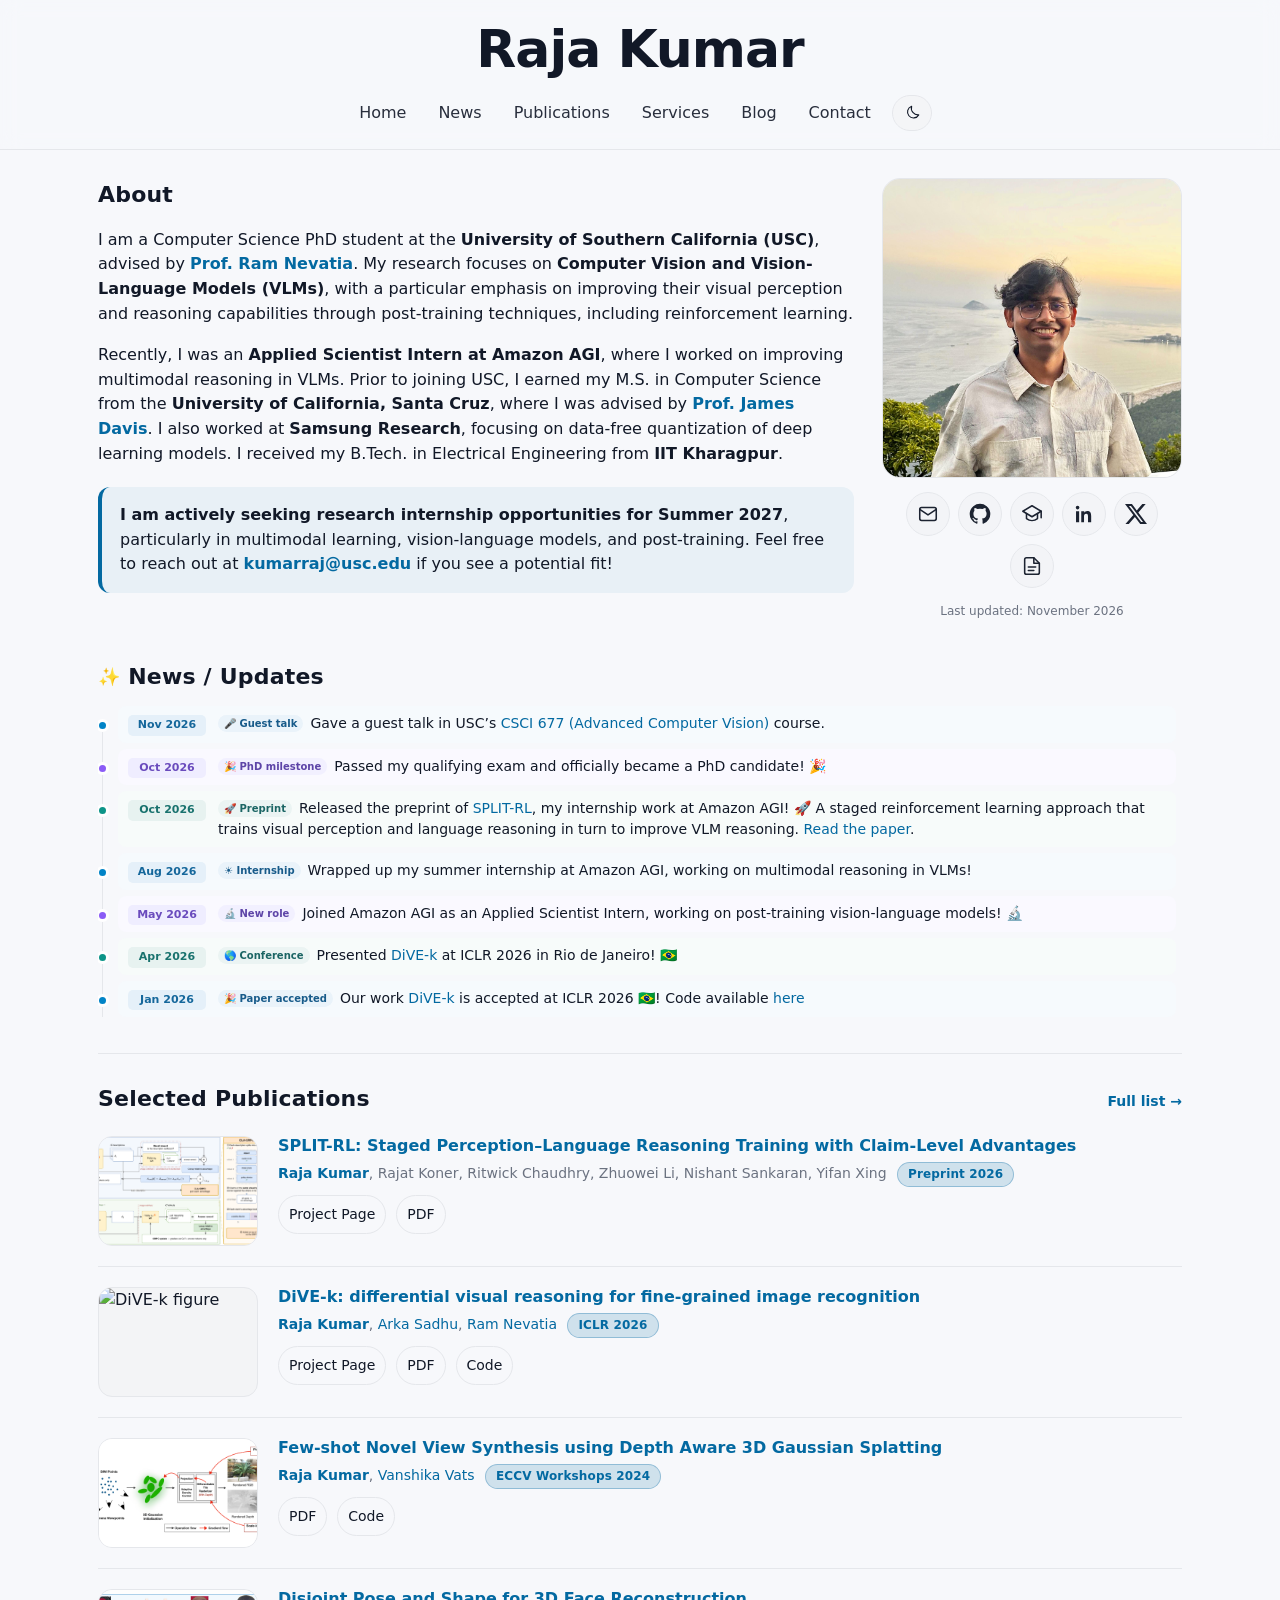
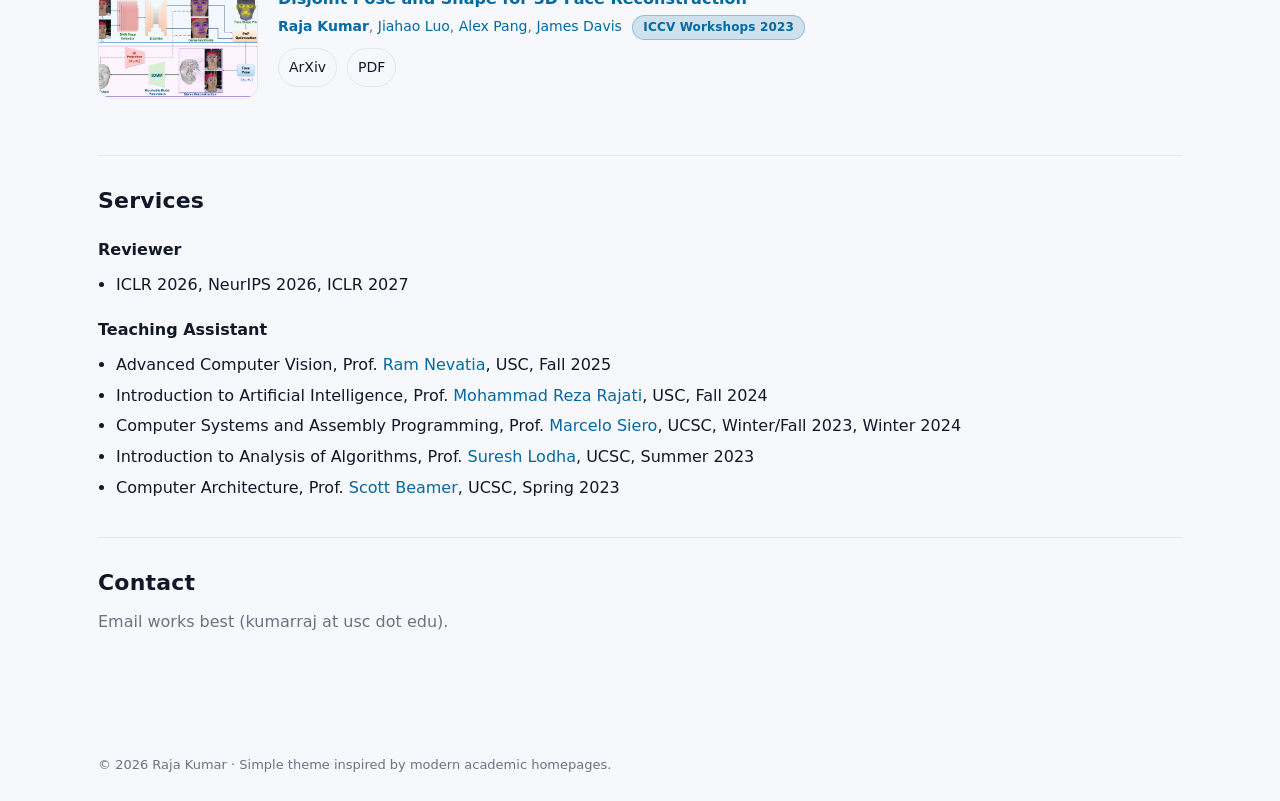
==== commit 81b115c5: "Add USC CSCI 677 guest talk to news" ====
--- a/index.html
+++ b/index.html
@@ -69,9 +69,9 @@
         <a class="chip" href="https://scholar.google.com/citations?user=wlU2x_kAAAAJ&hl=en" target="_blank" rel="noreferrer" aria-label="Google Scholar" title="Google Scholar"><svg xmlns="http://www.w3.org/2000/svg" viewBox="0 0 24 24" fill="none" stroke="currentColor" stroke-width="1.7" stroke-linecap="round" stroke-linejoin="round" aria-hidden="true"><path d="m2 9 10-6 10 6-10 6-10-6Z"/><path d="M6 11.5V17c3.5 2.7 8.5 2.7 12 0v-5.5M22 9v7"/></svg></a>
         <a class="chip" href="https://www.linkedin.com/in/raja-kumar-58971010a/" target="_blank" rel="noreferrer" aria-label="LinkedIn" title="LinkedIn"><svg xmlns="http://www.w3.org/2000/svg" viewBox="0 0 24 24" fill="currentColor" aria-hidden="true"><path d="M5 3a2 2 0 1 1 0 4 2 2 0 0 1 0-4ZM3.3 9h3.4v12H3.3V9Zm5.7 0h3.3v1.6h.05c.46-.88 1.6-1.81 3.3-1.81 3.53 0 4.18 2.32 4.18 5.34V21h-3.45v-6.08c0-1.45-.03-3.31-2.02-3.31-2.02 0-2.33 1.58-2.33 3.2V21H9V9Z"/></svg></a>
         <a class="chip" href="https://x.com/RajaSanwir" target="_blank" rel="noreferrer" aria-label="X" title="X"><svg xmlns="http://www.w3.org/2000/svg" viewBox="0 0 24 24" fill="currentColor" aria-hidden="true"><path d="M18.901 1.153h3.68l-8.04 9.19L24 22.846h-7.406l-5.8-7.584-6.64 7.584H.47l8.6-9.835L0 1.154h7.594l5.243 6.932 6.064-6.933Zm-1.29 19.49h2.039L6.487 3.24H4.3l13.31 17.403Z"/></svg></a>
-        <a class="chip" href="https://raja-kumar.github.io/images/CV_Raja.pdf" target="_blank" rel="noreferrer" aria-label="CV" title="CV"><svg xmlns="http://www.w3.org/2000/svg" viewBox="0 0 24 24" fill="none" stroke="currentColor" stroke-width="1.7" stroke-linecap="round" stroke-linejoin="round" aria-hidden="true"><path d="M14 3H6a2 2 0 0 0-2 2v14a2 2 0 0 0 2 2h12a2 2 0 0 0 2-2V9Z"/><path d="M14 3v6h6M8 13h8M8 17h6"/></svg></a>
-      </div>
-      <p class="last-updated">Last updated: <time datetime="2026-10">October 2026</time></p>
+        <a class="chip" href="images/CV_Oct_2026.pdf" target="_blank" rel="noreferrer" aria-label="CV" title="CV"><svg xmlns="http://www.w3.org/2000/svg" viewBox="0 0 24 24" fill="none" stroke="currentColor" stroke-width="1.7" stroke-linecap="round" stroke-linejoin="round" aria-hidden="true"><path d="M14 3H6a2 2 0 0 0-2 2v14a2 2 0 0 0 2 2h12a2 2 0 0 0 2-2V9Z"/><path d="M14 3v6h6M8 13h8M8 17h6"/></svg></a>
+      </div>
+      <p class="last-updated">Last updated: <time datetime="2026-11">November 2026</time></p>
 
       </aside>
     </div>
@@ -85,6 +85,7 @@
         <!-- One list: becomes scrollable only if it has > 7 items -->
         <div class="news-list" id="news-wrap">
           <ul class="list" id="news-list">
+            <li><span class="news-date">Nov 2026</span><span class="news-copy"><span class="news-badge">🎤 Guest talk</span>Gave a guest talk in USC’s <a href="https://classes.usc.edu/term/20263/catalogue/course/CSCI677" target="_blank" rel="noreferrer">CSCI 677 (Advanced Computer Vision)</a> course.</span></li>
             <li><span class="news-date">Oct 2026</span><span class="news-copy"><span class="news-badge">🎉 PhD milestone</span>Passed my qualifying exam and officially became a PhD candidate! 🎉</span></li>
             <li><span class="news-date">Oct 2026</span><span class="news-copy"><span class="news-badge">🚀 Preprint</span>Released the preprint of <a href="projects/split-rl.html" target="_blank" rel="noreferrer">SPLIT-RL</a>,
               my internship work at Amazon AGI! 🚀 A staged reinforcement learning approach that trains visual perception
